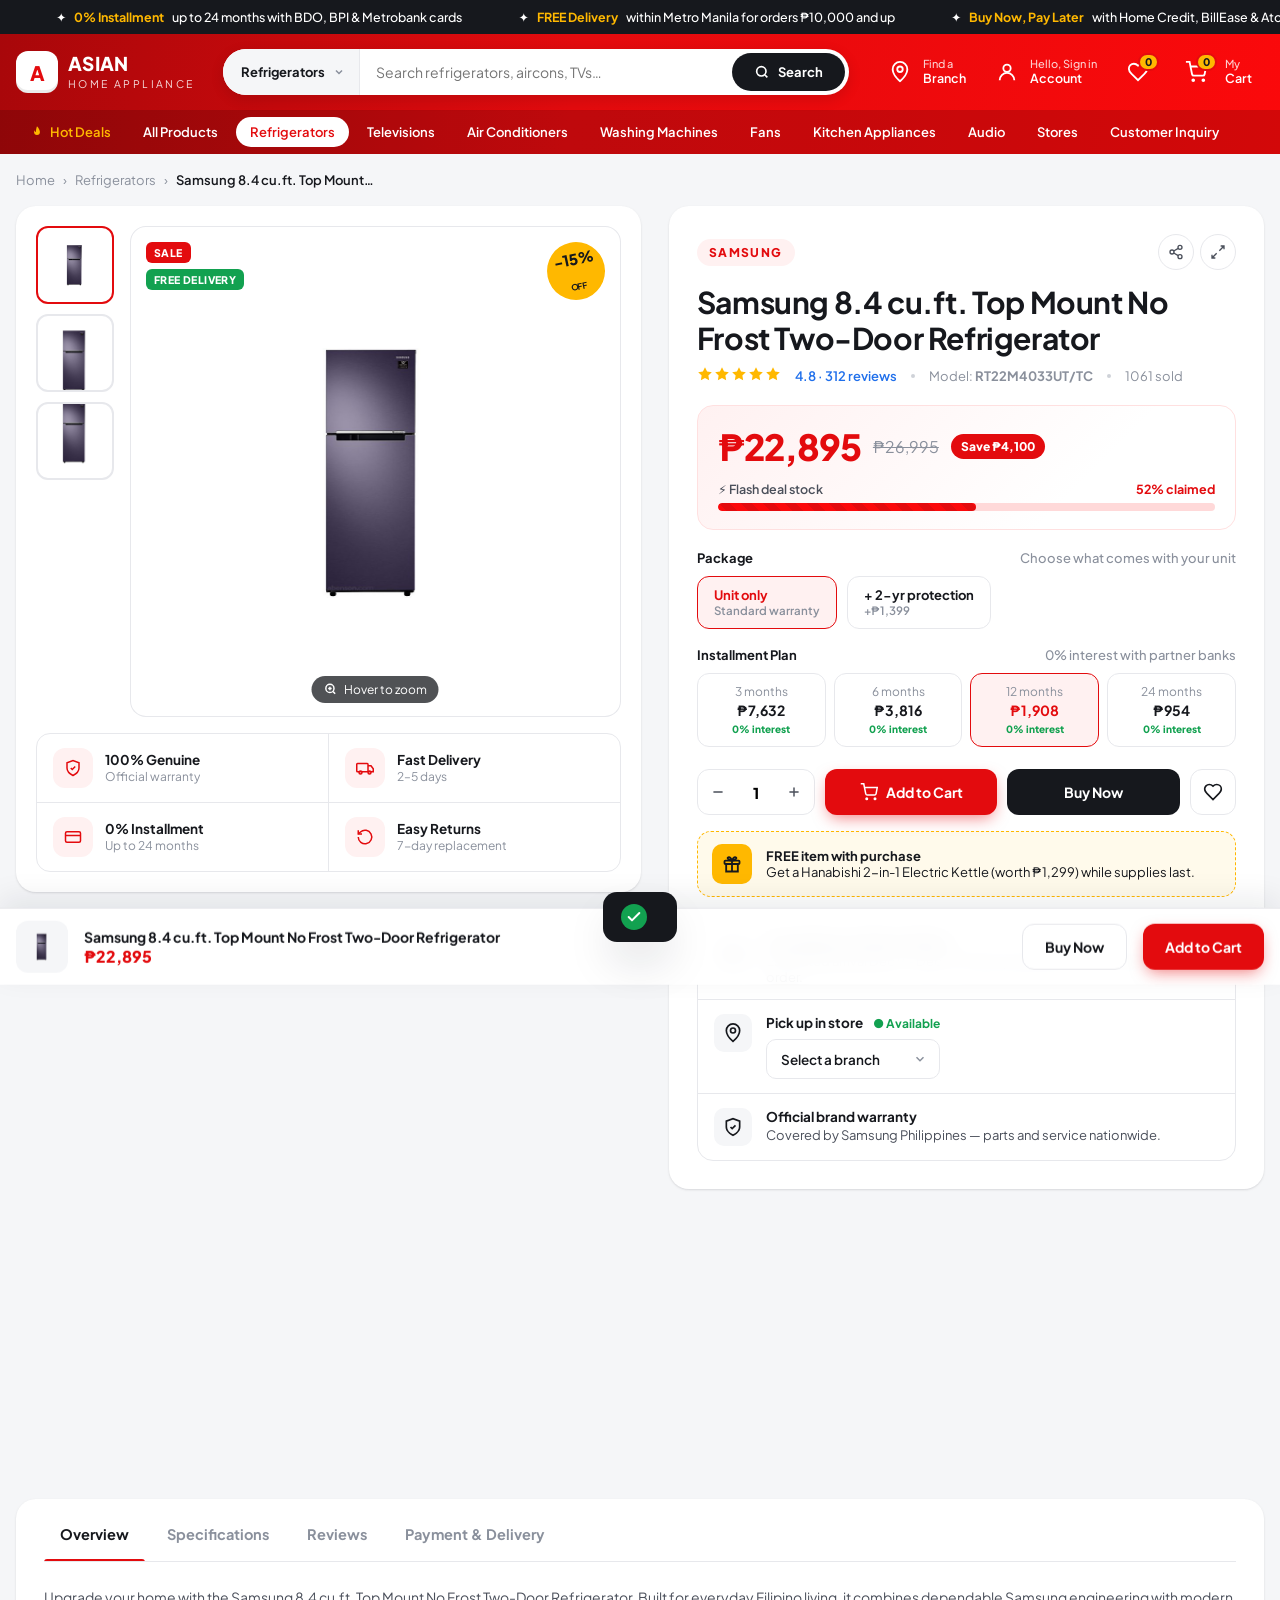
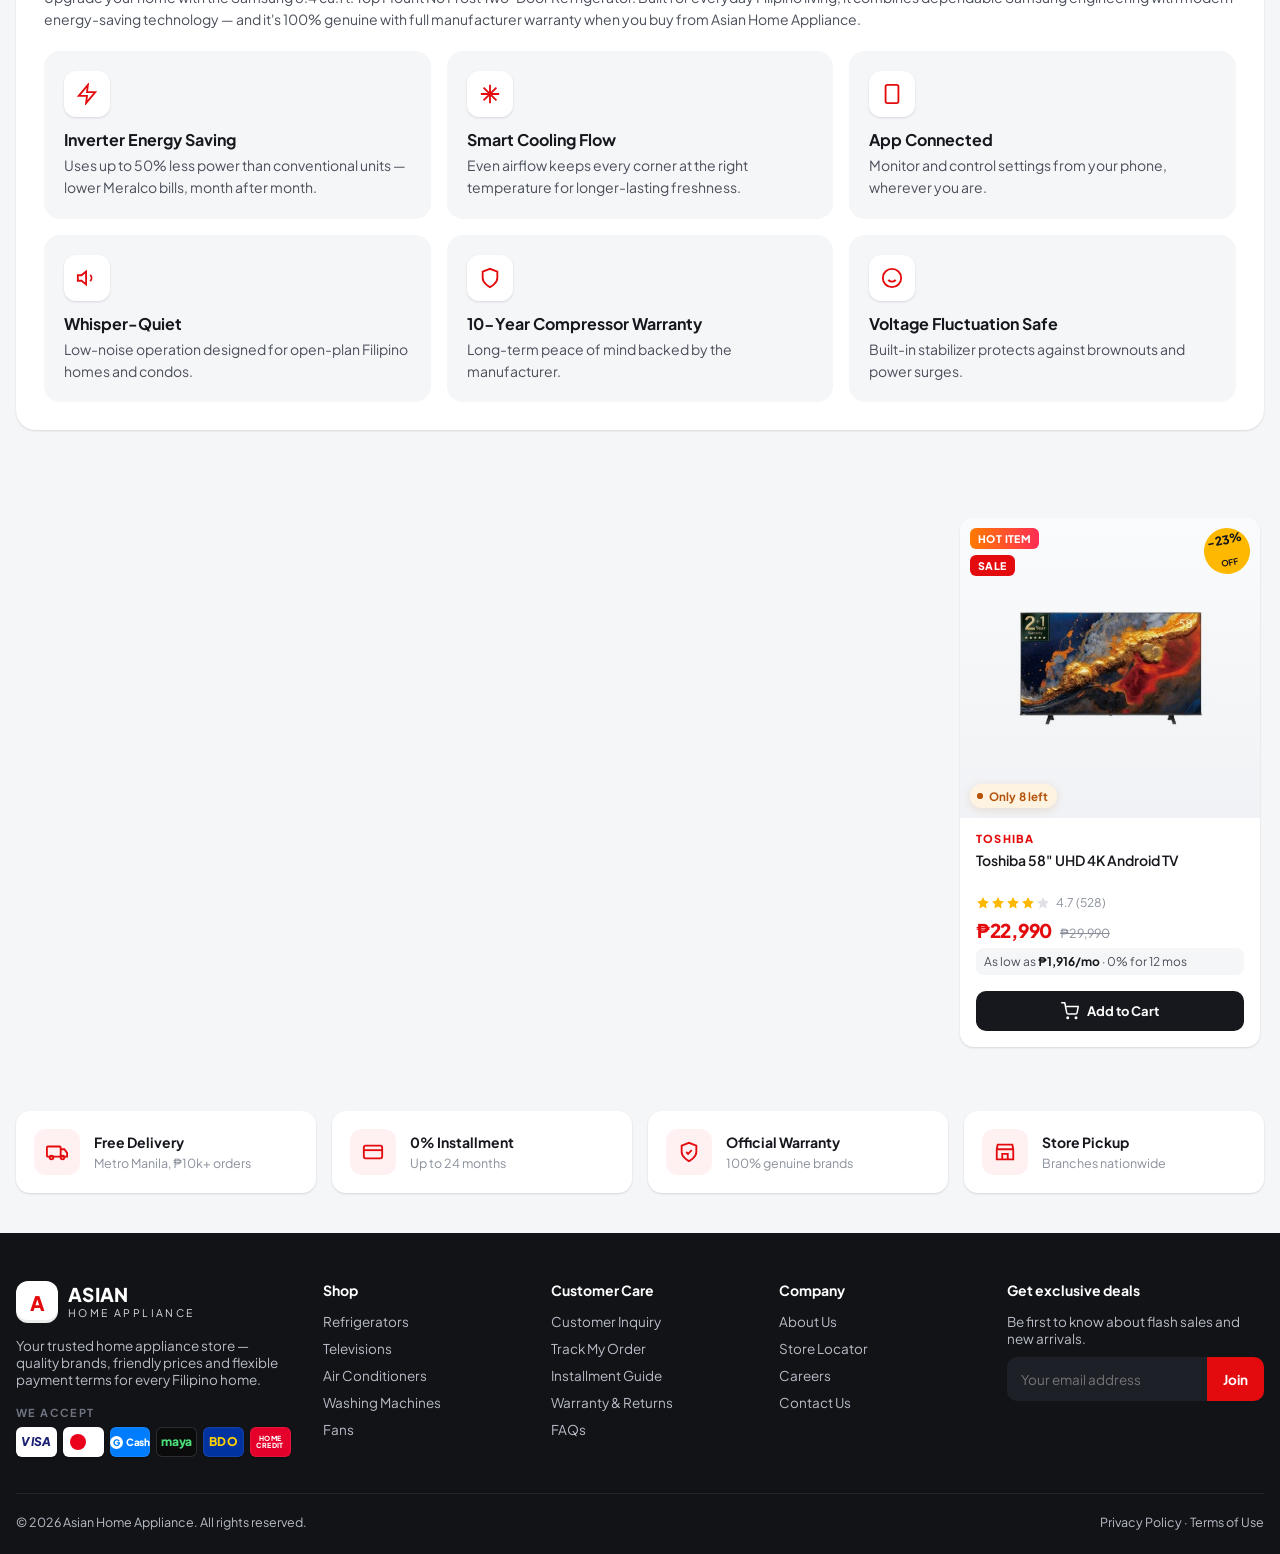
==== asian-home-appliance/product.html @ 7424187a "initial commit" ====
<!DOCTYPE html>
<html lang="en">
<head>
  <meta charset="UTF-8">
  <meta name="viewport" content="width=device-width, initial-scale=1.0">
  <title>Product Details | Asian Home Appliance</title>
  <link rel="preconnect" href="https://fonts.googleapis.com">
  <link href="https://fonts.googleapis.com/css2?family=Plus+Jakarta+Sans:wght@400;500;600;700;800&display=swap" rel="stylesheet">
  <link rel="stylesheet" href="styles.css">
</head>
<body>
  <div id="chrome-top"></div>

  <main class="container page-enter">
    <nav class="crumbs" aria-label="Breadcrumb">
      <a href="index.html">Home</a><span>›</span>
      <a href="index.html" id="crumbCat">Products</a><span>›</span>
      <span id="crumbName"></span>
    </nav>

    <section class="pdp">
      <!-- Gallery -->
      <div class="panel gallery">
        <div class="thumbs" id="thumbs"></div>
        <div class="stage" id="stage">
          <div class="card-badges" id="stageBadges"></div>
          <div class="discount-burst" id="stageBurst"></div>
          <div id="stageArt" style="display:contents"></div>
          <span class="stage-hint"><svg width="14" height="14" viewBox="0 0 24 24" fill="none" stroke="currentColor" stroke-width="2.5"><circle cx="11" cy="11" r="7"/><path d="M20 20l-3.5-3.5M11 8v6M8 11h6"/></svg>Hover to zoom</span>
        </div>
        <ul class="why-buy">
          <li><span><svg aria-hidden="true" width="18" height="18" viewBox="0 0 24 24" fill="none" stroke="currentColor" stroke-width="2"><path d="M12 22s8-4 8-10V5l-8-3-8 3v7c0 6 8 10 8 10z"/><path d="M9 12l2 2 4-4"/></svg></span><div><b>100% Genuine</b><small>Official warranty</small></div></li>
          <li><span><svg aria-hidden="true" width="18" height="18" viewBox="0 0 24 24" fill="none" stroke="currentColor" stroke-width="2"><rect x="1" y="6" width="15" height="11" rx="1"/><path d="M16 9h4l3 4v4h-7"/><circle cx="6" cy="18" r="2"/><circle cx="18" cy="18" r="2"/></svg></span><div><b>Fast Delivery</b><small>2–5 days</small></div></li>
          <li><span><svg aria-hidden="true" width="18" height="18" viewBox="0 0 24 24" fill="none" stroke="currentColor" stroke-width="2"><rect x="2" y="5" width="20" height="14" rx="2"/><path d="M2 10h20"/></svg></span><div><b>0% Installment</b><small>Up to 24 months</small></div></li>
          <li><span><svg aria-hidden="true" width="18" height="18" viewBox="0 0 24 24" fill="none" stroke="currentColor" stroke-width="2"><path d="M3 12a9 9 0 1 0 3-6.7L3 8"/><path d="M3 3v5h5"/></svg></span><div><b>Easy Returns</b><small>7-day replacement</small></div></li>
        </ul>
      </div>

      <!-- Product info -->
      <div class="panel info">
        <div class="brand-row">
          <span class="brand-pill" id="brand"></span>
          <div class="share">
            <button aria-label="Share" onclick="toast('Product link copied')"><svg width="16" height="16" viewBox="0 0 24 24" fill="none" stroke="currentColor" stroke-width="2"><circle cx="18" cy="5" r="3"/><circle cx="6" cy="12" r="3"/><circle cx="18" cy="19" r="3"/><path d="M8.6 13.5l6.8 4M15.4 6.5l-6.8 4"/></svg></button>
            <button aria-label="Compare" onclick="toast('Added to compare')"><svg width="16" height="16" viewBox="0 0 24 24" fill="none" stroke="currentColor" stroke-width="2"><path d="M16 3h5v5M8 21H3v-5M21 3l-7 7M3 21l7-7"/></svg></button>
          </div>
        </div>
        <h1 id="name"></h1>
        <div class="meta">
          <span id="rating"></span>
          <a href="#tabs" data-jump="reviews" id="reviewLink"></a>
          <span class="dot"></span>
          <span>Model: <b id="sku"></b></span>
          <span class="dot"></span>
          <span id="sold"></span>
        </div>

        <div class="price-box">
          <div class="row">
            <span class="big" id="price"></span>
            <span class="was" id="was" style="font-size:16px"></span>
            <span class="save-pill" id="save"></span>
          </div>
          <div class="flash-bar">
            <div class="lbl"><span>⚡ Flash deal stock</span><b id="claimedLbl"></b></div>
            <div class="bar"><i id="claimedBar"></i></div>
          </div>
        </div>

        <div class="opt-label">Package <span>Choose what comes with your unit</span></div>
        <div class="variants" id="variants"></div>

        <div class="opt-label">Installment Plan <span>0% interest with partner banks</span></div>
        <div class="inst-grid" id="inst"></div>

        <div class="buy-row">
          <div class="qty">
            <button aria-label="Decrease" id="minus"><svg width="14" height="14" viewBox="0 0 24 24" fill="none" stroke="currentColor" stroke-width="2.5" stroke-linecap="round"><path d="M5 12h14"/></svg></button>
            <input id="qty" value="1" inputmode="numeric" aria-label="Quantity">
            <button aria-label="Increase" id="plus"><svg width="14" height="14" viewBox="0 0 24 24" fill="none" stroke="currentColor" stroke-width="2.5" stroke-linecap="round"><path d="M12 5v14M5 12h14"/></svg></button>
          </div>
          <button class="btn btn-primary" id="addCart"><svg width="18" height="18" viewBox="0 0 24 24" fill="none" stroke="currentColor" stroke-width="2"><circle cx="9" cy="21" r="1"/><circle cx="20" cy="21" r="1"/><path d="M1 1h4l2.7 13.4a2 2 0 0 0 2 1.6h9.7a2 2 0 0 0 2-1.6L23 6H6"/></svg>Add to Cart</button>
          <button class="btn btn-dark" id="buyNow">Buy Now</button>
          <button class="wish-btn" id="wishBtn" aria-label="Add to wishlist"><svg width="20" height="20" viewBox="0 0 24 24" fill="none" stroke="currentColor" stroke-width="2"><path d="M19 14c1.49-1.46 3-3.21 3-5.5A5.5 5.5 0 0 0 16.5 3c-1.76 0-3 .5-4.5 2-1.5-1.5-2.74-2-4.5-2A5.5 5.5 0 0 0 2 8.5c0 2.3 1.5 4.05 3 5.5l7 7Z"/></svg></button>
        </div>

        <div class="freebie">
          <span class="gift"><svg width="20" height="20" viewBox="0 0 24 24" fill="none" stroke="#16181d" stroke-width="2.2"><rect x="3" y="8" width="18" height="4" rx="1"/><path d="M12 8v13M5 12v9h14v-9M12 8S10 3 7.5 4 9 8 12 8zM12 8s2-5 4.5-4S15 8 12 8z"/></svg></span>
          <span><b>FREE item with purchase</b>Get a Hanabishi 2-in-1 Electric Kettle (worth ₱1,299) while supplies last.</span>
        </div>

        <div class="delivery">
          <div>
            <span class="di"><svg width="20" height="20" viewBox="0 0 24 24" fill="none" stroke="currentColor" stroke-width="2"><rect x="1" y="6" width="15" height="11" rx="1"/><path d="M16 9h4l3 4v4h-7"/><circle cx="6" cy="18" r="2"/><circle cx="18" cy="18" r="2"/></svg></span>
            <span><b>Free delivery in Metro Manila</b>Estimated arrival <span id="eta"></span>. Delivery details are confirmed with your order.</span>
          </div>
          <div>
            <span class="di"><svg width="20" height="20" viewBox="0 0 24 24" fill="none" stroke="currentColor" stroke-width="2"><path d="M12 22s-8-6.5-8-13a8 8 0 0 1 16 0c0 6.5-8 13-8 13z"/><circle cx="12" cy="9" r="3"/></svg></span>
            <span><b>Pick up in store <span class="branch-status" id="branchStatus">● Available</span></b>
              <div class="dd branch-dd" id="branch">
                <button class="dd-btn branch-btn" type="button" aria-haspopup="listbox" aria-expanded="false" aria-label="Select a branch">
                  <span class="dd-label">Select a branch</span>
                  <svg class="dd-chev" width="14" height="14" viewBox="0 0 24 24" fill="none" stroke="currentColor" stroke-width="2.5"><path d="M6 9l6 6 6-6"/></svg>
                </button>
                <ul class="dd-menu" role="listbox" tabindex="-1" aria-label="Branches" id="branchMenu"></ul>
              </div>
            </span>
          </div>
          <div>
            <span class="di"><svg width="20" height="20" viewBox="0 0 24 24" fill="none" stroke="currentColor" stroke-width="2"><path d="M12 22s8-4 8-10V5l-8-3-8 3v7c0 6 8 10 8 10z"/><path d="M9 12l2 2 4-4"/></svg></span>
            <span><b>Official brand warranty</b>Covered by <span id="warrantyBrand"></span> Philippines — parts and service nationwide.</span>
          </div>
        </div>
      </div>
    </section>

    <!-- Frequently bought together -->
    <section class="panel fbt reveal" aria-labelledby="fbtTitle">
      <div class="fbt-head">
        <h2 id="fbtTitle">Frequently bought together</h2>
        <span>Complete your setup in one checkout</span>
      </div>
      <div class="fbt-body">
        <div class="fbt-items" id="fbtItems"></div>
        <div class="fbt-total">
          <small>Total for <b id="fbtCount">3</b> items</small>
          <strong id="fbtPrice"></strong>
          <span id="fbtMonthly"></span>
          <button class="btn btn-primary" id="fbtAdd"><svg width="18" height="18" viewBox="0 0 24 24" fill="none" stroke="currentColor" stroke-width="2"><circle cx="9" cy="21" r="1"/><circle cx="20" cy="21" r="1"/><path d="M1 1h4l2.7 13.4a2 2 0 0 0 2 1.6h9.7a2 2 0 0 0 2-1.6L23 6H6"/></svg><span id="fbtBtnText">Add all 3 to cart</span></button>
        </div>
      </div>
    </section>

    <!-- Tabs -->
    <section class="panel tabs-wrap reveal" id="tabs">
      <div class="tabs" role="tablist">
        <button class="on" data-tab="overview" role="tab">Overview</button>
        <button data-tab="specs" role="tab">Specifications</button>
        <button data-tab="reviews" role="tab">Reviews</button>
        <button data-tab="payment" role="tab">Payment & Delivery</button>
        <span class="tab-ink" id="tabInk"></span>
      </div>

      <div class="tab-pane on" data-pane="overview">
        <p class="desc-lead" id="lead"></p>
        <div class="features">
          <div class="feature"><span class="fi"><svg width="22" height="22" viewBox="0 0 24 24" fill="none" stroke="currentColor" stroke-width="2"><path d="M13 2L3 14h9l-1 8 10-12h-9z"/></svg></span><b>Inverter Energy Saving</b><p>Uses up to 50% less power than conventional units — lower Meralco bills, month after month.</p></div>
          <div class="feature"><span class="fi"><svg width="22" height="22" viewBox="0 0 24 24" fill="none" stroke="currentColor" stroke-width="2"><path d="M12 2v20M2 12h20M5 5l14 14M19 5L5 19"/></svg></span><b>Smart Cooling Flow</b><p>Even airflow keeps every corner at the right temperature for longer-lasting freshness.</p></div>
          <div class="feature"><span class="fi"><svg width="22" height="22" viewBox="0 0 24 24" fill="none" stroke="currentColor" stroke-width="2"><rect x="5" y="2" width="14" height="20" rx="2"/><path d="M12 18h.01"/></svg></span><b>App Connected</b><p>Monitor and control settings from your phone, wherever you are.</p></div>
          <div class="feature"><span class="fi"><svg width="22" height="22" viewBox="0 0 24 24" fill="none" stroke="currentColor" stroke-width="2"><path d="M11 5L6 9H2v6h4l5 4zM15.5 8.5a5 5 0 0 1 0 7"/></svg></span><b>Whisper-Quiet</b><p>Low-noise operation designed for open-plan Filipino homes and condos.</p></div>
          <div class="feature"><span class="fi"><svg width="22" height="22" viewBox="0 0 24 24" fill="none" stroke="currentColor" stroke-width="2"><path d="M12 22s8-4 8-10V5l-8-3-8 3v7c0 6 8 10 8 10z"/></svg></span><b>10-Year Compressor Warranty</b><p>Long-term peace of mind backed by the manufacturer.</p></div>
          <div class="feature"><span class="fi"><svg width="22" height="22" viewBox="0 0 24 24" fill="none" stroke="currentColor" stroke-width="2"><circle cx="12" cy="12" r="10"/><path d="M8 14s1.5 2 4 2 4-2 4-2M9 9h.01M15 9h.01"/></svg></span><b>Voltage Fluctuation Safe</b><p>Built-in stabilizer protects against brownouts and power surges.</p></div>
        </div>
      </div>

      <div class="tab-pane" data-pane="specs">
        <table class="spec-table" id="specs"></table>
      </div>

      <div class="tab-pane" data-pane="reviews">
        <div class="reviews">
          <div class="score">
            <div class="big" id="scoreBig"></div>
            <div id="scoreStars" style="display:flex;justify-content:center;margin:8px 0"></div>
            <small id="scoreCount" style="color:var(--ink-3)"></small>
            <div class="dist" id="dist"></div>
            <button class="btn btn-ghost" style="width:100%;margin-top:18px" onclick="toast('Thanks! Review form coming soon')">Write a Review</button>
          </div>
          <div>
            <div class="rv-tools">
              <div class="rv-filters" id="rvFilters" role="group" aria-label="Filter reviews"></div>
              <div class="rv-sort" role="group" aria-label="Sort reviews">
                <button class="on" data-sort="helpful">Most helpful</button><button data-sort="newest">Newest</button>
              </div>
            </div>
            <div id="reviewList"></div>
          </div>
        </div>
      </div>

      <div class="tab-pane" data-pane="payment">
        <table class="spec-table">
          <tr><td>Credit Card Installment</td><td>0% for 3, 6, 12 & 24 months — BDO, BPI, Metrobank, RCBC, Security Bank</td></tr>
          <tr><td>Buy Now, Pay Later</td><td>Home Credit, BillEase, Atome</td></tr>
          <tr><td>E-Wallets</td><td>GCash, Maya</td></tr>
          <tr><td>Cash / Debit</td><td>Pay in store upon pickup</td></tr>
          <tr><td>Delivery</td><td>Free within Metro Manila for orders ₱10,000 and up · Provincial rates apply</td></tr>
          <tr><td>Returns</td><td>7-day replacement for factory defects</td></tr>
        </table>
      </div>
    </section>

    <!-- Related -->
    <section class="reveal" style="margin-bottom:40px">
      <div class="section-head">
        <h2>You may also like</h2>
        <div class="arrows">
          <button aria-label="Previous" id="prev"><svg width="18" height="18" viewBox="0 0 24 24" fill="none" stroke="currentColor" stroke-width="2.5"><path d="M15 18l-6-6 6-6"/></svg></button>
          <button aria-label="Next" id="next"><svg width="18" height="18" viewBox="0 0 24 24" fill="none" stroke="currentColor" stroke-width="2.5"><path d="M9 18l6-6-6-6"/></svg></button>
        </div>
      </div>
      <div class="rail" id="rail"></div>
    </section>
  </main>

  <!-- Sticky buy bar -->
  <div class="sticky-buy" id="stickyBuy">
    <div class="container">
      <span class="mini" id="miniArt"></span>
      <div class="t"><b id="miniName"></b><span id="miniPrice"></span></div>
      <button class="btn btn-ghost" onclick="document.getElementById('buyNow').click()">Buy Now</button>
      <button class="btn btn-primary" id="stickyAdd">Add to Cart</button>
    </div>
  </div>

  <div id="chrome-bottom"></div>

  <script src="data.js"></script>
  <script>
    const id = +new URLSearchParams(location.search).get("id") || 1;
    const p = PRODUCTS.find(x => x.id === id) || PRODUCTS[0];
    renderChrome(p.cat);
    document.title = `${p.name} | Asian Home Appliance`;

    const $ = s => document.getElementById(s);
    const d = discountOf(p);
    let price = p.price, was = p.was;

    /* Breadcrumb + header info */
    $("crumbCat").textContent = p.cat;
    $("crumbCat").href = `index.html?cat=${encodeURIComponent(p.cat)}`;
    $("crumbName").textContent = p.name.split(" ").slice(0, 5).join(" ") + "…";
    $("brand").textContent = p.brand;
    $("warrantyBrand").textContent = p.brand;
    $("name").textContent = p.name;
    $("rating").innerHTML = `${starsHTML(p.rating)}`;
    $("reviewLink").textContent = `${p.rating} · ${p.reviews} reviews`;
    $("sku").textContent = p.model || `AHA-${String(p.id).padStart(5, "0")}`;
    $("sold").textContent = `${(p.reviews * 3.4).toFixed(0)} sold`;

    /* Price with count-up */
    function setPrice() {
      const from = +($("price").dataset.v || price * .85);
      $("price").dataset.v = price;
      const t0 = performance.now();
      (function step(t) {
        const k = Math.min(1, (t - t0) / 600), e = 1 - Math.pow(1 - k, 3);
        $("price").textContent = peso(from + (price - from) * e);
        if (k < 1) requestAnimationFrame(step);
      })(t0);
      $("was").textContent = was > price ? peso(was) : "";
      $("save").textContent = was > price ? `Save ${peso(was - price)}` : "Best Price";
      $("miniPrice").textContent = peso(price);
      renderInst();
    }

    /* Flash deal progress */
    const claimed = Math.min(92, 40 + (p.reviews % 50));
    $("claimedLbl").textContent = `${claimed}% claimed`;
    setTimeout(() => $("claimedBar").style.width = claimed + "%", 400);

    /* Gallery: full product shot + close-up crops of the real photo (illustration if no photo) */
    const views = p.img
      ? [["Front", 1, "50% 50%"], ["Top close-up", 1.5, "50% 25%"], ["Bottom close-up", 1.5, "50% 80%"]]
      : [["Front", 1, "50% 50%"]];
    const viewHTML = ([label, s, o], cls = "") =>
      `<span class="view-wrap" style="transform:scale(${s});transform-origin:${o}">${visual(p, cls)}</span>`;
    $("thumbs").innerHTML = views.map((v, i) => `<button class="${i ? "" : "on"}" data-view="${i}" aria-label="${v[0]}">${viewHTML(v)}</button>`).join("");
    function showView(i) {
      $("stageArt").innerHTML = viewHTML(views[i], "swap");
      document.querySelectorAll("#thumbs button").forEach((b, j) => b.classList.toggle("on", i === j));
    }
    $("thumbs").addEventListener("click", e => { const b = e.target.closest("[data-view]"); if (b) showView(+b.dataset.view); });
    showView(0);
    $("stageBadges").innerHTML = p.tags.map(t => `<span class="tag ${t}">${{ sale: "Sale", hot: "Hot Item", new: "New", free: "Free Delivery" }[t]}</span>`).join("");
    if (d > 0) $("stageBurst").innerHTML = `-${d}%<small>OFF</small>`; else $("stageBurst").remove();

    /* Hover zoom following the cursor */
    const stage = $("stage");
    stage.addEventListener("mousemove", e => {
      const r = stage.getBoundingClientRect();
      const art = stage.querySelector(".art");
      art.style.transformOrigin = `${(e.clientX - r.left) / r.width * 100}% ${(e.clientY - r.top) / r.height * 100}%`;
      stage.classList.add("zoom");
    });
    stage.addEventListener("mouseleave", () => stage.classList.remove("zoom"));

    /* Package options (add-on services change the price) */
    const installFee = { "Air Conditioners": 2500, "Washing Machines": 800, "Kitchen Appliances": 1500, Televisions: 1200 }[p.cat] || 0;
    const warrantyFee = Math.round(p.price * .06 / 100) * 100 - 1;
    const packages = [
      ["Unit only", "Standard warranty", 0],
      ...(installFee ? [["With installation", p.cat === "Televisions" ? "Wall-mount setup" : "Certified technician", installFee]] : []),
      [installFee ? "Install + 2-yr protection" : "+ 2-yr protection", "Extended warranty", installFee + warrantyFee],
    ];
    $("variants").innerHTML = packages.map(([t, sub, add], i) =>
      `<button class="variant ${i ? "" : "on"}" data-extra="${add}">${t}<small>${add ? "+" + peso(add) : sub}</small></button>`).join("");
    $("variants").addEventListener("click", e => {
      const v = e.target.closest(".variant"); if (!v) return;
      document.querySelectorAll(".variant").forEach(x => x.classList.toggle("on", x === v));
      price = p.price + +v.dataset.extra; was = p.was + +v.dataset.extra;
      setPrice();
    });
    const sizeFromName = (p.name.match(/\d+(\.\d+)?\s?(cu\.ft\.|kg|HP|")/i) || ["—"])[0];

    /* Installment options */
    let months = 12;
    function renderInst() {
      $("inst").innerHTML = [3, 6, 12, 24].map(m => `<button class="inst ${m === months ? "on" : ""}" data-m="${m}">${m} months<b>${peso(price / m)}</b><span class="zero">0% interest</span></button>`).join("");
    }
    $("inst").addEventListener("click", e => { const b = e.target.closest(".inst"); if (b) { months = +b.dataset.m; renderInst(); } });
    setPrice();

    /* Quantity */
    const qty = $("qty");
    const clamp = v => Math.max(1, Math.min(p.stock, v || 1));
    $("minus").onclick = () => qty.value = clamp(+qty.value - 1);
    $("plus").onclick = () => qty.value = clamp(+qty.value + 1);
    qty.onchange = () => qty.value = clamp(+qty.value);

    /* Cart / buy / wishlist */
    $("addCart").onclick = e => addToCart(p, e.currentTarget, +qty.value);
    $("stickyAdd").onclick = e => addToCart(p, e.currentTarget, +qty.value);
    $("buyNow").onclick = () => toast("Proceeding to secure checkout…");
    const wishBtn = $("wishBtn");
    wishBtn.classList.toggle("on", wishlist().includes(p.id));
    wishBtn.onclick = () => toggleWish(p.id, wishBtn);

    /* Delivery ETA + branch stock */
    const eta = new Date(); eta.setDate(eta.getDate() + 3);
    const eta2 = new Date(); eta2.setDate(eta2.getDate() + 5);
    const fmt = x => x.toLocaleDateString("en-PH", { month: "short", day: "numeric" });
    $("eta").textContent = `${fmt(eta)} – ${fmt(eta2)}`;
    /* Branch picker: custom dropdown with per-branch stock */
    const BRANCHES = [
      ["Cubao", "Quezon City", "Aurora Blvd."], ["Sta. Cruz", "Manila", "Rizal Ave."], ["Monumento", "Caloocan", "EDSA cor. Rizal Ave."],
      ["Ortigas", "Pasig", "Ortigas Ave."], ["Guadalupe", "Makati", "EDSA Guadalupe"], ["Marcos Hwy", "Antipolo", "Marcos Highway"],
    ];
    const stockAt = i => (i + p.id) % 3 === 0 ? 2 : 0;   // 2 = only a few left, 0 = in stock (sample data)
    $("branchMenu").innerHTML = BRANCHES.map(([b, city, street], i) => `
      <li role="option" data-value="${i}" data-short="${b}, ${city}">
        <span class="si"><svg width="14" height="14" viewBox="0 0 24 24" fill="none" stroke="currentColor" stroke-width="2.2"><path d="M12 22s-8-6.5-8-13a8 8 0 0 1 16 0c0 6.5-8 13-8 13z"/><circle cx="12" cy="9" r="3"/></svg></span>
        <span class="bt"><b>${b}</b><small>${city} · ${street}</small></span>
        <span class="bs ${stockAt(i) ? "low" : ""}">${stockAt(i) ? "2 left" : "In stock"}</span>
      </li>`).join("");
    dropdown($("branch"), v => {
      const low = stockAt(+v);
      const s = $("branchStatus");
      s.textContent = low ? "● Only 2 left here" : "● Ready for pickup today";
      s.style.color = low ? "#b45309" : "";
      s.animate([{ transform: "scale(.7)", opacity: 0 }, { transform: "none", opacity: 1 }], { duration: 300, easing: "ease-out" });
    });

    /* Tabs with sliding ink */
    const ink = $("tabInk");
    function selectTab(name) {
      document.querySelectorAll("[data-tab]").forEach(b => {
        const on = b.dataset.tab === name;
        b.classList.toggle("on", on);
        if (on) { ink.style.left = b.offsetLeft + "px"; ink.style.width = b.offsetWidth + "px"; }
      });
      document.querySelectorAll("[data-pane]").forEach(x => x.classList.toggle("on", x.dataset.pane === name));
      if (name === "reviews") animateDist();
    }
    document.querySelectorAll("[data-tab]").forEach(b => b.onclick = () => selectTab(b.dataset.tab));
    $("reviewLink").onclick = () => selectTab("reviews");
    addEventListener("load", () => selectTab("overview"));
    addEventListener("resize", () => selectTab(document.querySelector("[data-tab].on").dataset.tab));

    /* Overview + specs */
    $("lead").textContent = `Upgrade your home with the ${p.name}. Built for everyday Filipino living, it combines dependable ${p.brand} engineering with modern energy-saving technology — and it's 100% genuine with full manufacturer warranty when you buy from Asian Home Appliance.`;
    const specs = [
      ["Brand", p.brand], ["Model", p.model], ["Category", p.cat],
      ["Capacity / Size", sizeFromName], ["Energy Efficiency", "5-Star EEF Rating"],
      ["Power Supply", "220V / 60Hz"], ["Color", "As pictured"], ["Warranty", "2 years parts & labor · 10 years compressor/motor"],
      ["Dimensions (W×H×D)", "60 × 165 × 65 cm"], ["Net Weight", "48 kg"],
    ];
    $("specs").innerHTML = specs.map(([k, v]) => `<tr><td>${k}</td><td>${v}</td></tr>`).join("");

    /* Reviews */
    $("scoreBig").textContent = p.rating.toFixed(1);
    $("scoreStars").innerHTML = starsHTML(p.rating);
    $("scoreCount").textContent = `Based on ${p.reviews} reviews`;
    const dist = [72, 18, 6, 3, 1];
    $("dist").innerHTML = dist.map((v, i) => `<button data-star="${5 - i}" aria-label="Show ${5 - i}-star reviews"><span>${5 - i}★</span><span class="bar"><i data-w="${v}"></i></span><span>${v}%</span></button>`).join("");
    function animateDist() { setTimeout(() => document.querySelectorAll("#dist i").forEach(i => i.style.width = i.dataset.w + "%"), 80); }
    /* Sample reviews with filter (stars / photos), sort and "helpful" votes */
    const REVIEWS = [
      { n: "Maria S.", c: "#e30b0e", r: 5, d: 12, h: 48, photo: true, t: "Delivered on time and the installers were very professional. Super tipid sa kuryente — our bill dropped noticeably the first month!" },
      { n: "Jun R.", c: "#1f6feb", r: 5, d: 30, h: 31, t: "Got it on 0% installment with my BDO card, very easy process. The unit is quiet and works perfectly." },
      { n: "Carla D.", c: "#12a150", r: 4, d: 34, h: 22, photo: true, t: "Good value for the price. Picked it up at the Cubao branch — staff were helpful. Would have loved more color options." },
      { n: "Paolo M.", c: "#7a3cff", r: 5, d: 3, h: 9, t: "Second unit we bought from Asian Home Appliance. Same quality, same smooth delivery. Highly recommended!" },
      { n: "Grace L.", c: "#ff7a00", r: 4, d: 60, h: 14, t: "Works great so far. Delivery took 4 days to Antipolo but they kept me updated through SMS the whole time." },
      { n: "Ramon T.", c: "#0e7a3e", r: 3, d: 75, h: 6, t: "Product is fine but the box arrived a bit dented. Customer service replaced the accessory pack quickly though." },
    ];
    const voted = new Set();
    let rvFilter = "all", rvSort = "helpful";
    const ago = days => days < 7 ? `${days} days ago` : days < 30 ? `${Math.round(days / 7)} weeks ago` : `${Math.round(days / 30)} month${days >= 45 ? "s" : ""} ago`;
    const FILTERS = [["all", "All"], ["5", "5★"], ["4", "4★"], ["3", "3★ & below"], ["photo", "With photos"]];
    const countFor = f => REVIEWS.filter(rv => f === "all" || (f === "photo" ? rv.photo : f === "3" ? rv.r <= 3 : rv.r === +f)).length;
    $("rvFilters").innerHTML = FILTERS.map(([k, l]) => `<button data-f="${k}" class="${k === "all" ? "on" : ""}">${l} <em>${countFor(k)}</em></button>`).join("");
    function renderReviews() {
      let list = REVIEWS.filter(rv => rvFilter === "all" || (rvFilter === "photo" ? rv.photo : rvFilter === "3" ? rv.r <= 3 : rv.r === +rvFilter));
      list = [...list].sort(rvSort === "helpful" ? (a, b) => b.h - a.h : (a, b) => a.d - b.d);
      $("reviewList").innerHTML = list.length ? list.map((rv, i) => `
        <div class="review" style="--i:${i}">
          <div class="review-head"><span class="avatar" style="background:${rv.c}">${rv.n[0]}</span><span><b>${rv.n}</b><small>${ago(rv.d)}</small></span><span class="verified">✓ Verified Purchase</span></div>
          ${starsHTML(rv.r)}<p style="margin-top:8px">${rv.t}</p>
          ${rv.photo ? `<div class="rv-photos"><span>${visual(p)}</span><span class="rv-photo-2">${visual(p)}</span></div>` : ""}
          <button class="rv-helpful ${voted.has(rv.n) ? "on" : ""}" data-help="${rv.n}">
            <svg width="14" height="14" viewBox="0 0 24 24" fill="none" stroke="currentColor" stroke-width="2"><path d="M7 10v12M15 5.9L14 10h5.8a2 2 0 0 1 2 2.3l-1.4 8A2 2 0 0 1 18.5 22H7V10l4-8a3 3 0 0 1 4 3.9z"/></svg>
            Helpful (${rv.h + (voted.has(rv.n) ? 1 : 0)})
          </button>
        </div>`).join("") : `<p class="rv-empty">No reviews match this filter yet.</p>`;
    }
    $("rvFilters").addEventListener("click", e => {
      const b = e.target.closest("[data-f]"); if (!b) return;
      rvFilter = b.dataset.f;
      $("rvFilters").querySelectorAll("button").forEach(x => x.classList.toggle("on", x === b));
      renderReviews();
    });
    document.querySelector(".rv-sort").addEventListener("click", e => {
      const b = e.target.closest("[data-sort]"); if (!b) return;
      rvSort = b.dataset.sort;
      document.querySelectorAll(".rv-sort button").forEach(x => x.classList.toggle("on", x === b));
      renderReviews();
    });
    $("reviewList").addEventListener("click", e => {
      const b = e.target.closest("[data-help]"); if (!b) return;
      voted.has(b.dataset.help) ? voted.delete(b.dataset.help) : voted.add(b.dataset.help);
      renderReviews();
    });
    /* clicking a star row in the breakdown filters the list */
    $("dist").addEventListener("click", e => {
      const row = e.target.closest("[data-star]"); if (!row) return;
      const f = row.dataset.star >= 4 ? row.dataset.star : "3";
      $("rvFilters").querySelector(`[data-f="${f}"]`).click();
    });
    renderReviews();

    /* Frequently bought together: this product + the most affordable picks from complementary categories */
    const COMPLEMENT = {
      Refrigerators: ["Kitchen Appliances", "Fans"], Televisions: ["Audio", "Fans"], "Air Conditioners": ["Fans", "Audio"],
      "Washing Machines": ["Fans", "Kitchen Appliances"], Fans: ["Audio", "Kitchen Appliances"],
      "Kitchen Appliances": ["Fans", "Refrigerators"], Audio: ["Televisions", "Fans"],
    };
    const bundle = [p, ...COMPLEMENT[p.cat].map(c => PRODUCTS.filter(x => x.cat === c && x.id !== p.id).sort((a, b) => a.price - b.price)[0]).filter(Boolean)];
    const picked = new Set(bundle.map(x => x.id));
    $("fbtItems").innerHTML = bundle.map((x, i) => `
      ${i ? '<span class="fbt-plus" aria-hidden="true">+</span>' : ""}
      <label class="fbt-item ${i ? "" : "this"}">
        <input type="checkbox" checked data-fbt="${x.id}" ${i ? "" : "disabled"} aria-label="Include ${x.name}">
        <span class="fbt-check"><svg viewBox="0 0 24 24"><path d="M5 12l5 5 9-10"/></svg></span>
        <a class="fbt-img" href="product.html?id=${x.id}">${visual(x)}</a>
        <span class="fbt-info">
          <small>${i ? x.cat : "This item"}</small>
          <b>${x.name}</b>
          <span class="price">${peso(x.price)}</span>
        </span>
      </label>`).join("");
    function fbtTotals() {
      const items = bundle.filter(x => picked.has(x.id));
      const total = items.reduce((s, x) => s + x.price, 0);
      $("fbtCount").textContent = items.length;
      $("fbtPrice").textContent = peso(total);
      $("fbtMonthly").textContent = `or ${peso(total / 12)}/mo · 0% for 12 months`;
      $("fbtBtnText").textContent = items.length > 1 ? `Add all ${items.length} to cart` : "Add to cart";
      $("fbtPrice").animate([{ transform: "translateY(-4px)", opacity: .4 }, { transform: "none", opacity: 1 }], { duration: 300, easing: "ease-out" });
    }
    $("fbtItems").addEventListener("change", e => {
      const id = +e.target.dataset.fbt; if (!id) return;
      e.target.checked ? picked.add(id) : picked.delete(id);
      e.target.closest(".fbt-item").classList.toggle("off", !e.target.checked);
      fbtTotals();
    });
    $("fbtAdd").addEventListener("click", e => {
      const btn = e.currentTarget;
      bundle.filter(x => picked.has(x.id)).forEach((x, i) => setTimeout(() => addToCart(x, btn), i * 180));
    });
    fbtTotals();

    /* Related products rail */
    const related = [...PRODUCTS.filter(x => x.cat === p.cat && x.id !== p.id), ...PRODUCTS.filter(x => x.cat !== p.cat)].slice(0, 8);
    $("rail").innerHTML = related.map(cardHTML).join("");
    const rail = $("rail");
    $("next").onclick = () => rail.scrollBy({ left: rail.clientWidth * .75 });
    $("prev").onclick = () => rail.scrollBy({ left: -rail.clientWidth * .75 });

    /* Sticky buy bar appears once the main buy buttons scroll out of view */
    $("miniArt").innerHTML = visual(p);
    $("miniName").textContent = p.name;
    new IntersectionObserver(([en]) => $("stickyBuy").classList.toggle("show", !en.isIntersecting && en.boundingClientRect.top < 0))
      .observe(document.querySelector(".buy-row"));
  </script>
</body>
</html>
---- asian-home-appliance/styles.css ----
/* ==========================================================
   Asian Home Appliance — Storefront concept
   Shared styles for Product List + Product Details pages
   ========================================================== */

:root {
  --red: #e30b0e;
  --red-bright: #fb090b;
  --red-dark: #a8070a;
  --red-tint: #fff1f1;
  --ink: #16181d;
  --ink-2: #4a4f5a;
  --ink-3: #8a909c;
  --line: #e7e8ec;
  --bg: #f5f6f8;
  --card: #ffffff;
  --gold: #ffb800;
  --green: #12a150;
  --blue: #1f6feb;
  --radius: 14px;
  --radius-sm: 8px;
  --shadow-sm: 0 1px 2px rgba(16, 24, 40, .06), 0 1px 3px rgba(16, 24, 40, .08);
  --shadow-md: 0 8px 24px -6px rgba(16, 24, 40, .14);
  --shadow-lg: 0 24px 48px -12px rgba(16, 24, 40, .22);
  --ease: cubic-bezier(.2, .8, .2, 1);
  --font: "Plus Jakarta Sans", system-ui, -apple-system, "Segoe UI", sans-serif;
}

* { box-sizing: border-box; margin: 0; padding: 0; }
html { scroll-behavior: smooth; }
body {
  font-family: var(--font);
  color: var(--ink);
  background: var(--bg);
  -webkit-font-smoothing: antialiased;
  overflow-x: hidden;
}
a { color: inherit; text-decoration: none; }
button { font: inherit; cursor: pointer; border: 0; background: none; color: inherit; }
img, svg { display: block; }
input, select { font: inherit; }

.container { width: min(1320px, 100% - 32px); margin-inline: auto; }

/* ---------- Top promo marquee ---------- */
.promo-strip {
  background: var(--ink);
  color: #fff;
  font-size: 12.5px;
  font-weight: 500;
  overflow: hidden;
  white-space: nowrap;
  height: 34px;
  display: flex;
  align-items: center;
}
.promo-track {
  display: inline-flex;
  gap: 56px;
  padding-left: 56px;
  animation: marquee 32s linear infinite;
}
.promo-track span { display: inline-flex; align-items: center; gap: 8px; }
.promo-track b { color: var(--gold); }
.promo-strip:hover .promo-track { animation-play-state: paused; }
@keyframes marquee { to { transform: translateX(-50%); } }

/* the header is injected into #chrome-top; let it stick relative to the page, not the wrapper */
#chrome-top { display: contents; }

/* ---------- Header ---------- */
.header {
  background: linear-gradient(100deg, var(--red-dark) 0%, var(--red) 45%, var(--red-bright) 100%);
  color: #fff;
  position: sticky;
  top: 0;
  z-index: 50;
  transition: box-shadow .3s var(--ease);
}
.header.scrolled { box-shadow: 0 6px 20px rgba(120, 0, 0, .25); }
.header-main {
  position: relative; z-index: 2; /* keeps search dropdown above the category bar */
  display: grid;
  grid-template-columns: auto 1fr auto;
  align-items: center;
  gap: 28px;
  height: 76px;
}
.logo { display: flex; align-items: center; gap: 10px; }
.logo-mark {
  width: 42px; height: 42px;
  border-radius: 12px;
  background: #fff;
  color: var(--red);
  display: grid; place-items: center;
  font-weight: 800; font-size: 20px;
  box-shadow: inset 0 -3px 0 rgba(0,0,0,.08);
  transition: transform .5s var(--ease);
}
.logo:hover .logo-mark { transform: rotate(-8deg) scale(1.06); }
.logo-text { line-height: 1.05; }
.logo-text strong { display: block; font-size: 19px; font-weight: 800; letter-spacing: .3px; }
.logo-text small { font-size: 10.5px; letter-spacing: 2.4px; text-transform: uppercase; opacity: .85; }

.search {
  position: relative;
  display: flex;
  background: #fff;
  border-radius: 999px;
  height: 46px;
  max-width: 640px;
  width: 100%;
  justify-self: center;
  box-shadow: 0 4px 14px rgba(0,0,0,.12);
  transition: box-shadow .25s, transform .25s var(--ease);
}
.search:focus-within { box-shadow: 0 0 0 4px rgba(255,255,255,.35), 0 8px 24px rgba(0,0,0,.18); transform: translateY(-1px); }
.search input {
  flex: 1; border: 0; outline: 0; padding: 0 16px; font-size: 14px; color: var(--ink); min-width: 0;
}
.search > button {
  margin: 4px; padding: 0 22px; border-radius: 999px;
  background: var(--ink); color: #fff; font-weight: 700; font-size: 13px;
  display: flex; align-items: center; gap: 8px;
  transition: background .2s;
}
.search > button:hover { background: #000; }

.header-actions { display: flex; align-items: center; gap: 6px; }
.icon-btn {
  position: relative;
  display: flex; align-items: center; gap: 12px;
  padding: 8px 12px; border-radius: 12px;
  font-size: 12.5px; font-weight: 600;
  transition: background .2s;
}
.icon-btn:hover { background: rgba(255,255,255,.14); }
.icon-btn svg { width: 22px; height: 22px; }
.icon-btn .lbl { line-height: 1.15; }
.icon-btn .lbl small { display: block; font-weight: 500; opacity: .8; font-size: 11px; }
.icon-btn .ib { position: relative; display: block; margin-right: 6px; }
.badge-count {
  position: absolute; top: -8px; right: -10px;
  min-width: 18px; height: 18px; padding: 0 5px;
  border-radius: 99px; background: var(--gold); color: var(--ink);
  font-size: 10.5px; font-weight: 800;
  display: grid; place-items: center;
  border: 2px solid var(--red);
}
.badge-count.bump { animation: bump .5s var(--ease); }
@keyframes bump { 0%{transform:scale(1)} 40%{transform:scale(1.5)} 100%{transform:scale(1)} }

/* Category nav */
.cat-nav { background: rgba(0,0,0,.16); position: relative; z-index: 1; }
.cat-nav ul {
  list-style: none; display: flex; gap: 4px; height: 44px; align-items: center;
  overflow-x: auto; scrollbar-width: none;
}
.cat-nav ul::-webkit-scrollbar { display: none; }
.cat-nav a {
  display: flex; align-items: center; gap: 6px;
  padding: 7px 14px; border-radius: 99px;
  font-size: 13px; font-weight: 600; white-space: nowrap;
  position: relative; transition: background .2s;
}
.cat-nav a:hover { background: rgba(255,255,255,.14); }
.cat-nav a.active { background: #fff; color: var(--red); }
.cat-nav .hot { color: var(--gold); }
.cat-nav .hot svg { animation: flicker 1.4s ease-in-out infinite; }
@keyframes flicker { 0%,100%{transform:scale(1) rotate(0)} 50%{transform:scale(1.2) rotate(-8deg)} }

/* ---------- Breadcrumb ---------- */
.crumbs {
  display: flex; flex-wrap: wrap; gap: 8px; align-items: center;
  font-size: 13px; color: var(--ink-3); padding: 18px 0;
}
.crumbs a:hover { color: var(--red); }
.crumbs span:last-child { color: var(--ink); font-weight: 600; }

/* ---------- Generic UI ---------- */
.btn {
  display: inline-flex; align-items: center; justify-content: center; gap: 8px;
  height: 46px; padding: 0 22px; border-radius: 12px;
  font-weight: 700; font-size: 14px;
  transition: transform .2s var(--ease), box-shadow .2s, background .2s, color .2s;
  position: relative; overflow: hidden;
}
.btn:active { transform: scale(.97); }
.btn-primary { background: var(--red); color: #fff; box-shadow: 0 6px 16px -4px rgba(227, 11, 14, .55); }
.btn-primary:hover { background: var(--red-dark); box-shadow: 0 10px 22px -6px rgba(227, 11, 14, .6); }
.btn-dark { background: var(--ink); color: #fff; }
.btn-dark:hover { background: #000; }
.btn-ghost { background: #fff; border: 1.5px solid var(--line); color: var(--ink); }
.btn-ghost:hover { border-color: var(--ink); }
.btn .ripple {
  position: absolute; border-radius: 50%; background: rgba(255,255,255,.45);
  transform: scale(0); animation: ripple .6s linear; pointer-events: none;
}
@keyframes ripple { to { transform: scale(4); opacity: 0; } }

.chip {
  display: inline-flex; align-items: center; gap: 6px;
  padding: 6px 12px; border-radius: 99px;
  background: #fff; border: 1px solid var(--line);
  font-size: 12.5px; font-weight: 600; color: var(--ink-2);
  transition: all .2s var(--ease);
}
.chip:hover { border-color: var(--red); color: var(--red); }
.chip .x { font-size: 15px; line-height: 1; }

.stars { display: inline-flex; gap: 1px; color: var(--gold); }
.stars svg { width: 14px; height: 14px; }
.stars .off { color: #dfe1e6; }

/* Reveal on scroll */
.reveal { opacity: 0; transform: translateY(24px); transition: opacity .7s var(--ease), transform .7s var(--ease); }
.reveal.in { opacity: 1; transform: none; }

/* ---------- PLP: Hero banner ---------- */
.plp-hero {
  position: relative; overflow: hidden; isolation: isolate;
  border-radius: 24px; color: #fff;
  padding: 44px 52px;
  display: grid; grid-template-columns: 1.1fr 1fr; align-items: center; gap: 24px;
  min-height: 320px;
  background:
    radial-gradient(60% 90% at 78% 60%, rgba(255, 120, 90, .55) 0%, transparent 60%),
    radial-gradient(50% 70% at 0% 0%, rgba(0, 0, 0, .25) 0%, transparent 70%),
    linear-gradient(120deg, #8e0507 0%, var(--red) 48%, #ff2a2d 100%);
}
/* dotted texture + diagonal light beams */
.plp-hero::before {
  content: ""; position: absolute; inset: 0; z-index: -1;
  background-image: radial-gradient(rgba(255,255,255,.14) 1px, transparent 1.2px);
  background-size: 18px 18px;
  -webkit-mask-image: linear-gradient(90deg, transparent 0%, #000 55%, #000 100%);
          mask-image: linear-gradient(90deg, transparent 0%, #000 55%, #000 100%);
}
.plp-hero::after {
  content: ""; position: absolute; z-index: -1; top: -40%; right: 8%; width: 46%; height: 180%;
  background: linear-gradient(90deg, transparent, rgba(255,255,255,.10) 30%, transparent 45%, rgba(255,255,255,.07) 70%, transparent);
  transform: rotate(18deg); animation: beams 8s ease-in-out infinite;
}
@keyframes beams { 0%,100% { opacity: .6; transform: rotate(18deg) translateX(0); } 50% { opacity: 1; transform: rotate(18deg) translateX(-30px); } }

.hero-copy { position: relative; z-index: 1; }
.plp-hero .eyebrow {
  display: inline-flex; align-items: center; gap: 8px;
  background: rgba(0,0,0,.22); border: 1px solid rgba(255,255,255,.14);
  padding: 6px 12px; border-radius: 99px;
  font-size: 11.5px; font-weight: 700; letter-spacing: 1.4px; text-transform: uppercase;
}
.plp-hero .eyebrow i { width: 7px; height: 7px; border-radius: 50%; background: var(--gold); animation: dotPulse 1.6s infinite; }
.plp-hero h1 { font-size: clamp(30px, 3.6vw, 48px); line-height: 1.02; font-weight: 800; margin: 16px 0 6px; letter-spacing: -1.2px; }

.hero-deal { display: flex; align-items: center; gap: 10px; line-height: .9; margin-bottom: 14px; }
.hero-deal .upto { font-size: 13px; font-weight: 800; text-transform: uppercase; letter-spacing: 1px; opacity: .85; text-align: right; line-height: 1.05; }
.hero-deal .pct {
  font-size: clamp(54px, 6vw, 80px); font-weight: 800; letter-spacing: -3px;
  background: linear-gradient(180deg, #ffe08a 0%, var(--gold) 55%, #ff9d00 100%);
  -webkit-background-clip: text; background-clip: text; color: transparent;
  filter: drop-shadow(0 4px 0 rgba(120, 0, 0, .35));
}
.hero-deal .pct sup { font-size: .45em; vertical-align: top; position: relative; top: .25em; margin-left: 2px; letter-spacing: 0; }
.hero-deal .off {
  font-size: 15px; font-weight: 800; letter-spacing: 2px;
  background: #fff; color: var(--red); padding: 6px 10px; border-radius: 8px;
  transform: rotate(-6deg); box-shadow: 0 6px 14px rgba(0,0,0,.2);
}
.plp-hero p { font-size: 14.5px; line-height: 1.55; max-width: 420px; color: rgba(255,255,255,.88); }
.plp-hero p b { color: #fff; }

.hero-row { display: flex; flex-wrap: wrap; align-items: center; gap: 18px; margin-top: 22px; }
.hero-cta { background: #fff; color: var(--red); height: 50px; padding: 0 24px; border-radius: 14px; box-shadow: 0 10px 24px -8px rgba(0,0,0,.4); }
.hero-cta:hover { background: var(--ink); color: #fff; }
.hero-cta svg { transition: transform .3s var(--ease); }
.hero-cta:hover svg { transform: translateX(4px); }
.hero-cta .ripple { background: rgba(227, 11, 14, .25); }

.countdown { display: flex; align-items: center; gap: 6px; }
.cd-label { font-size: 11px; font-weight: 700; letter-spacing: 1.2px; text-transform: uppercase; opacity: .8; margin-right: 4px; line-height: 1.2; width: 34px; }
.countdown div {
  min-width: 50px; padding: 7px 6px 6px; text-align: center; border-radius: 10px;
  background: rgba(0, 0, 0, .28); border: 1px solid rgba(255,255,255,.12);
  box-shadow: inset 0 1px 0 rgba(255,255,255,.08);
}
.countdown b { display: block; font-size: 20px; line-height: 1.1; font-variant-numeric: tabular-nums; }
.countdown small { font-size: 9.5px; text-transform: uppercase; letter-spacing: 1px; opacity: .7; }
.countdown > i { font-style: normal; font-weight: 800; font-size: 18px; opacity: .6; margin-top: -12px; animation: blink 1s steps(2) infinite; }
@keyframes blink { 50% { opacity: .15; } }

/* product stage */
.hero-stage { position: relative; z-index: 1; height: 280px; }
.podium {
  position: absolute; left: 8%; right: 4%; bottom: 6px; height: 54px; border-radius: 50%;
  background: radial-gradient(closest-side, rgba(255,255,255,.55), rgba(255,255,255,.12) 60%, transparent);
  filter: blur(2px);
}
.podium::after {
  content: ""; position: absolute; inset: 14px 18%; border-radius: 50%;
  background: radial-gradient(closest-side, rgba(0,0,0,.35), transparent);
}
.hs-item { position: absolute; bottom: 26px; filter: drop-shadow(0 18px 18px rgba(80, 0, 0, .45)); animation: bob 5s ease-in-out infinite; }
.hs-item .art { width: 100%; height: auto; }
.hs-tv { left: 4%; width: 44%; bottom: 30px; z-index: 1; animation-delay: -1.6s; }
.hs-fridge { left: 36%; width: 40%; z-index: 2; bottom: 18px; }
.hs-fan { right: 0; width: 26%; z-index: 3; animation-delay: -3.2s; }
@keyframes bob { 0%,100% { transform: translateY(0); } 50% { transform: translateY(-8px); } }

.hs-tag {
  position: absolute; z-index: 4; white-space: nowrap;
  background: rgba(255,255,255,.95); color: var(--ink);
  font-size: 12px; font-weight: 600; padding: 7px 11px; border-radius: 99px;
  box-shadow: 0 10px 22px -6px rgba(60, 0, 0, .45);
  animation: tagFloat 4.5s ease-in-out infinite;
}
.hs-tag b { color: var(--red); font-weight: 800; }
.hs-tag.t1 { left: 0; top: 18px; }
.hs-tag.t2 { right: 2%; top: 46px; animation-delay: -1.5s; }
.hs-tag.t3 { left: 30%; bottom: -2px; animation-delay: -3s; font-size: 11.5px; }
@keyframes tagFloat { 0%,100% { transform: translateY(0) rotate(-2deg); } 50% { transform: translateY(-6px) rotate(1deg); } }

.spark { position: absolute; width: 12px; height: 12px; z-index: 4; background: #fff; opacity: .9;
  clip-path: polygon(50% 0, 62% 38%, 100% 50%, 62% 62%, 50% 100%, 38% 62%, 0 50%, 38% 38%);
  animation: twinkle 2.4s ease-in-out infinite; }
.spark.s1 { left: 36%; top: 6px; }
.spark.s2 { right: 24%; top: 0; width: 9px; height: 9px; animation-delay: -.8s; }
.spark.s3 { right: 4%; bottom: 120px; width: 14px; height: 14px; animation-delay: -1.6s; background: var(--gold); }
@keyframes twinkle { 0%,100% { transform: scale(.4) rotate(0); opacity: .3; } 50% { transform: scale(1) rotate(45deg); opacity: 1; } }

/* Category quick tiles */
.cat-tiles { display: grid; grid-template-columns: repeat(9, 1fr); gap: 12px; margin: 22px 0 8px; }
.cat-tile {
  background: #fff; border-radius: var(--radius); padding: 14px 8px 12px;
  text-align: center; font-size: 12.5px; font-weight: 700; color: var(--ink-2);
  border: 1.5px solid transparent;
  transition: transform .3s var(--ease), border-color .2s, box-shadow .3s;
}
.cat-tile .ico {
  width: 54px; height: 54px; margin: 0 auto 8px; border-radius: 50%;
  background: var(--red-tint); display: grid; place-items: center;
  transition: transform .4s var(--ease), background .3s;
}
.cat-tile .ico svg { width: 30px; height: 30px; }
.cat-tile:hover { transform: translateY(-4px); box-shadow: var(--shadow-md); }
.cat-tile:hover .ico { transform: scale(1.1) rotate(-6deg); }
.cat-tile.active { border-color: var(--red); color: var(--red); }
.cat-tile.active .ico { background: var(--red); }
.cat-tile.active .ico svg * { stroke: #fff; }

/* ---------- PLP layout ---------- */
.plp { scroll-margin-top: 140px; display: grid; grid-template-columns: 268px 1fr; gap: 24px; margin: 22px 0 60px; align-items: start; }

.filters {
  background: #fff; border-radius: var(--radius); box-shadow: var(--shadow-sm);
  overflow: hidden;
}
.filters-head {
  display: flex; justify-content: space-between; align-items: center;
  padding: 18px 20px; border-bottom: 1px solid var(--line);
}
.filters-head h3 { font-size: 15px; font-weight: 800; }
.filters-head button { font-size: 12.5px; color: var(--red); font-weight: 700; }
.f-group { border-bottom: 1px solid var(--line); }
.f-group summary {
  list-style: none; cursor: pointer;
  display: flex; justify-content: space-between; align-items: center;
  padding: 16px 20px; font-size: 13.5px; font-weight: 700;
}
.f-group summary::-webkit-details-marker { display: none; }
.f-group summary .chev { transition: transform .3s var(--ease); }
.f-group[open] summary .chev { transform: rotate(180deg); }
.f-body { padding: 0 20px 16px; display: grid; gap: 10px; animation: slideDown .35s var(--ease); }
@keyframes slideDown { from { opacity: 0; transform: translateY(-6px); } }

.check { display: flex; align-items: center; gap: 10px; font-size: 13.5px; color: var(--ink-2); cursor: pointer; }
.check input { position: absolute; opacity: 0; pointer-events: none; }
.check .box {
  width: 18px; height: 18px; border-radius: 5px; border: 1.5px solid #c9ccd3;
  display: grid; place-items: center; transition: all .2s var(--ease); flex: none;
}
.check .box svg { width: 12px; height: 12px; stroke: #fff; stroke-width: 3; fill: none; stroke-dasharray: 20; stroke-dashoffset: 20; transition: stroke-dashoffset .25s .05s; }
.check input:checked + .box { background: var(--red); border-color: var(--red); }
.check input:checked + .box svg { stroke-dashoffset: 0; }
.check input:focus-visible + .box { outline: 2px solid var(--red); outline-offset: 2px; }
.check .n { margin-left: auto; font-size: 12px; color: var(--ink-3); }
.check:hover { color: var(--ink); }

.price-range { display: grid; gap: 14px; }
.dual-range { position: relative; height: 22px; margin: 4px 2px 0; }
.dr-track { position: absolute; left: 0; right: 0; top: 50%; height: 6px; transform: translateY(-50%); border-radius: 99px; background: #e6e8ec; }
.dr-fill { position: absolute; top: 0; bottom: 0; border-radius: inherit; background: linear-gradient(90deg, var(--red-dark), var(--red-bright)); transition: left .08s, right .08s; }
.dual-range input[type=range] {
  position: absolute; inset: 0; width: 100%; height: 100%; margin: 0;
  -webkit-appearance: none; appearance: none; background: none; pointer-events: none; z-index: 2;
}
.dual-range input[type=range]:focus { outline: 0; }
.dual-range input[type=range]::-webkit-slider-runnable-track { background: none; height: 22px; }
.dual-range input[type=range]::-moz-range-track { background: none; }
.dual-range input[type=range]::-webkit-slider-thumb {
  -webkit-appearance: none; pointer-events: auto; cursor: grab;
  width: 22px; height: 22px; border-radius: 50%; background: #fff;
  border: 2px solid var(--red); box-shadow: 0 2px 6px rgba(16,24,40,.25);
  transition: transform .2s var(--ease), box-shadow .2s;
}
.dual-range input[type=range]::-moz-range-thumb {
  pointer-events: auto; cursor: grab;
  width: 18px; height: 18px; border-radius: 50%; background: #fff;
  border: 2px solid var(--red); box-shadow: 0 2px 6px rgba(16,24,40,.25);
}
.dual-range input[type=range]:active::-webkit-slider-thumb { cursor: grabbing; transform: scale(1.15); box-shadow: 0 0 0 6px rgba(227,11,14,.15), 0 2px 6px rgba(16,24,40,.25); }
.dual-range input[type=range]:focus-visible::-webkit-slider-thumb { box-shadow: 0 0 0 4px rgba(227,11,14,.25); }

.price-inputs { display: flex; align-items: center; gap: 8px; }
.price-inputs label {
  flex: 1; min-width: 0; display: grid; grid-template-columns: auto 1fr; align-items: center; column-gap: 4px;
  border: 1.5px solid var(--line); border-radius: 10px; padding: 6px 10px; cursor: text;
  transition: border-color .2s, box-shadow .2s;
}
.price-inputs label:focus-within { border-color: var(--red); box-shadow: 0 0 0 3px rgba(227,11,14,.1); }
.price-inputs small { grid-column: 1 / -1; font-size: 10px; font-weight: 700; letter-spacing: .8px; text-transform: uppercase; color: var(--ink-3); }
.price-inputs span { font-size: 13px; font-weight: 700; color: var(--ink-3); }
.price-inputs input { width: 100%; min-width: 0; border: 0; outline: 0; font-size: 14px; font-weight: 700; color: var(--ink); background: none; }
.price-inputs .dash { width: 8px; height: 2px; background: #c9ccd3; flex: none; }

.price-presets { display: flex; flex-wrap: wrap; gap: 6px; }
.price-presets button {
  padding: 6px 10px; border-radius: 99px; border: 1px solid var(--line); background: #fff;
  font-size: 12px; font-weight: 600; color: var(--ink-2); transition: all .2s var(--ease);
}
.price-presets button:hover { border-color: var(--red); color: var(--red); }
.price-presets button.on { background: var(--red); border-color: var(--red); color: #fff; }

.rating-opt { display: flex; align-items: center; gap: 8px; font-size: 13px; color: var(--ink-2); cursor: pointer; padding: 4px 0; }
.rating-opt input { accent-color: var(--red); }

.filter-promo {
  display: block; margin: 16px; border-radius: 16px; padding: 18px 18px 16px;
  background:
    radial-gradient(120% 80% at 100% 0%, rgba(227, 11, 14, .55) 0%, transparent 55%),
    linear-gradient(160deg, #1d212b 0%, #0d0f14 100%);
  color: #fff; font-size: 13px; position: relative; overflow: hidden; isolation: isolate;
  transition: transform .35s var(--ease), box-shadow .35s var(--ease);
}
.filter-promo:hover { transform: translateY(-3px); box-shadow: 0 16px 30px -12px rgba(120, 0, 0, .55); }
.filter-promo::after {
  content: ""; position: absolute; inset: 0; z-index: 3; pointer-events: none;
  background: linear-gradient(110deg, transparent 30%, rgba(255,255,255,.12) 50%, transparent 70%);
  transform: translateX(-100%); animation: sheen 4s ease-in-out infinite;
}

/* mini credit card */
.fp-card {
  position: absolute; top: 12px; right: -22px; z-index: -1;
  width: 104px; height: 66px; border-radius: 9px;
  background: linear-gradient(135deg, #ff4245 0%, var(--red) 45%, #7a0507 100%);
  box-shadow: 0 10px 22px rgba(0,0,0,.45), inset 0 1px 0 rgba(255,255,255,.25);
  transform: rotate(-14deg);
  animation: cardFloat 5s ease-in-out infinite;
  transition: transform .5s var(--ease);
}
.filter-promo:hover .fp-card { animation-play-state: paused; transform: rotate(-4deg) translate(-10px, 2px); }
@keyframes cardFloat { 0%,100% { transform: rotate(-14deg) translateY(0); } 50% { transform: rotate(-10deg) translateY(-5px); } }
.fp-chip { position: absolute; left: 12px; top: 13px; width: 18px; height: 14px; border-radius: 3px; background: linear-gradient(135deg, #ffe29a, #c9971c); }
.fp-wave { position: absolute; left: 36px; top: 14px; width: 10px; height: 12px; border: 2px solid rgba(255,255,255,.6); border-left: 0; border-radius: 0 10px 10px 0; }
.fp-num { position: absolute; left: 12px; bottom: 10px; font-size: 8px; letter-spacing: 1.5px; color: rgba(255,255,255,.85); font-weight: 700; }
.fp-brand { position: absolute; right: 26px; bottom: 9px; display: flex; }
.fp-brand i { width: 12px; height: 12px; border-radius: 50%; background: rgba(255,255,255,.85); }
.fp-brand i + i { margin-left: -5px; background: rgba(255,184,0,.9); }

.fp-eyebrow {
  display: inline-flex; align-items: center; gap: 6px;
  font-size: 10.5px; font-weight: 700; letter-spacing: 1.2px; text-transform: uppercase; color: rgba(255,255,255,.7);
}
.fp-eyebrow i { width: 6px; height: 6px; border-radius: 50%; background: var(--gold); animation: dotPulse 1.6s infinite; }
@keyframes dotPulse { 0% { box-shadow: 0 0 0 0 rgba(255,184,0,.6); } 70%,100% { box-shadow: 0 0 0 6px rgba(255,184,0,0); } }
.fp-title { margin: 12px 0 14px; font-size: 15px; line-height: 1.3; font-weight: 600; color: rgba(255,255,255,.9); }
.fp-title b { color: var(--gold); font-weight: 800; }
.fp-title b:first-child { font-size: 28px; letter-spacing: -1px; line-height: 1; }

.fp-calc {
  display: flex; align-items: center; justify-content: space-between; gap: 8px;
  padding: 10px 12px; border-radius: 10px;
  background: rgba(255,255,255,.07); border: 1px solid rgba(255,255,255,.1);
  backdrop-filter: blur(4px);
}
.fp-calc span { font-size: 11.5px; color: rgba(255,255,255,.65); }
.fp-calc strong { font-size: 16px; font-weight: 800; color: #fff; }
.fp-calc small { font-size: 11px; font-weight: 600; color: rgba(255,255,255,.6); margin-left: 1px; }

.fp-banks { display: flex; flex-wrap: wrap; gap: 5px; margin: 12px 0; }
.fp-banks span {
  font-size: 10px; font-weight: 800; padding: 4px 7px; border-radius: 5px;
  background: rgba(255,255,255,.1); color: rgba(255,255,255,.85);
}
.fp-banks span:first-child { background: #0033a0; color: #ffd200; }
.fp-banks span:nth-child(2) { background: #b11f24; color: #fff; }
.fp-banks span:nth-child(3) { background: #0a3d91; color: #fff; }

.fp-cta {
  display: flex; align-items: center; gap: 6px;
  font-size: 12.5px; font-weight: 700; color: var(--gold);
}
.fp-cta svg { transition: transform .3s var(--ease); }
.filter-promo:hover .fp-cta svg { transform: translateX(4px); }
@keyframes sheen { 60%,100% { transform: translateX(100%); } }

/* Toolbar */
.toolbar {
  display: flex; flex-wrap: wrap; align-items: center; justify-content: space-between; gap: 12px;
  background: #fff; border-radius: var(--radius); padding: 12px 16px; box-shadow: var(--shadow-sm);
}
.toolbar .count { font-size: 14px; color: var(--ink-2); }
.toolbar .count b { color: var(--ink); }
.toolbar-right { display: flex; align-items: center; gap: 10px; }
/* Custom dropdown (shared by sort + header search category) */
.dd { position: relative; z-index: 20; }
.dd-chev { transition: transform .3s var(--ease); color: var(--ink-3); flex: none; }
.dd.open .dd-chev { transform: rotate(180deg); color: var(--red); }
.dd-menu {
  position: absolute; right: 0; top: calc(100% + 8px); min-width: 100%; width: max-content;
  list-style: none; padding: 6px; margin: 0;
  background: #fff; border-radius: 14px; border: 1px solid var(--line);
  box-shadow: var(--shadow-lg);
  opacity: 0; visibility: hidden; transform: translateY(-6px) scale(.97); transform-origin: top right;
  transition: opacity .2s var(--ease), transform .25s var(--ease), visibility .25s;
}
.dd.open .dd-menu { opacity: 1; visibility: visible; transform: none; }
.dd-menu li {
  display: flex; align-items: center; gap: 10px;
  padding: 9px 12px; border-radius: 10px; cursor: pointer;
  font-size: 13.5px; font-weight: 600; color: var(--ink-2);
  transition: background .15s, color .15s;
}
.dd-menu li.focus { background: var(--bg); color: var(--ink); }
.dd-menu .si {
  width: 28px; height: 28px; border-radius: 8px; background: var(--bg); flex: none;
  display: grid; place-items: center; font-size: 12px; font-weight: 800; color: var(--ink-2);
  transition: background .15s, color .15s;
}
.dd-menu .si svg { width: 16px; height: 16px; }
.dd-menu li.focus .si { background: #fff; }
.dd-menu li[aria-selected="true"] { color: var(--red); }
.dd-menu li[aria-selected="true"] .si { background: var(--red); color: #fff; }
.dd-menu li[aria-selected="true"] .si svg * { stroke: #fff; }
.dd-menu li[aria-selected="true"]::after {
  content: ""; margin-left: auto; padding-left: 0; width: 12px; height: 7px; flex: none;
  border-left: 2.5px solid var(--red); border-bottom: 2.5px solid var(--red);
  transform: rotate(-45deg) translateY(-2px);
}
.dd-menu li::after { margin-left: auto; }
.dd-menu li { padding-right: 14px; }
.dd.open .dd-menu li { animation: menuItem .3s var(--ease) both; }
.dd.open .dd-menu li:nth-child(2) { animation-delay: 0.025s; }
.dd.open .dd-menu li:nth-child(3) { animation-delay: 0.050s; }
.dd.open .dd-menu li:nth-child(4) { animation-delay: 0.075s; }
.dd.open .dd-menu li:nth-child(5) { animation-delay: 0.100s; }
.dd.open .dd-menu li:nth-child(6) { animation-delay: 0.125s; }
.dd.open .dd-menu li:nth-child(7) { animation-delay: 0.150s; }
.dd.open .dd-menu li:nth-child(8) { animation-delay: 0.175s; }
.dd.open .dd-menu li:nth-child(9) { animation-delay: 0.200s; }
@keyframes menuItem { from { opacity: 0; transform: translateY(-4px); } }

/* Sort variant */
.sort-btn {
  height: 42px; display: flex; align-items: center; gap: 10px;
  padding: 0 12px 0 14px; min-width: 210px;
  border: 1.5px solid var(--line); border-radius: 12px; background: #fff;
  color: var(--ink-2); text-align: left;
  transition: border-color .2s, box-shadow .2s;
}
.sort-btn:hover { border-color: #c9ccd3; }
.sort-btn:focus-visible, .sort.open .sort-btn { outline: 0; border-color: var(--red); box-shadow: 0 0 0 4px rgba(227, 11, 14, .1); }
.sort-text { flex: 1; line-height: 1.1; }
.sort-text small { display: block; font-size: 10.5px; font-weight: 600; color: var(--ink-3); text-transform: uppercase; letter-spacing: .8px; }
.sort-text b { font-size: 13.5px; font-weight: 700; color: var(--ink); }

/* Header search category variant */
.search-cat { flex: none; z-index: 60; }
.search-cat .dd-btn {
  height: 100%; display: flex; align-items: center; gap: 8px;
  padding: 0 14px 0 18px; border-radius: 999px 0 0 999px;
  background: var(--bg); color: var(--ink); font-size: 13px; font-weight: 700;
  max-width: 190px; transition: background .2s;
  border-right: 1px solid var(--line);
}
.search-cat .dd-btn:hover, .search-cat.open .dd-btn { background: #eceef2; }
.search-cat .dd-btn:focus { outline: 0; }
.search-cat .dd-btn:focus-visible { background: #e4e6eb; }
.search-cat .dd-label { white-space: nowrap; overflow: hidden; text-overflow: ellipsis; }
.search-cat .dd-menu { left: 0; right: auto; transform-origin: top left; top: calc(100% + 10px); min-width: 250px; }
.view-toggle { display: flex; background: var(--bg); border-radius: 10px; padding: 3px; }
.view-toggle button { width: 34px; height: 32px; border-radius: 8px; display: grid; place-items: center; color: var(--ink-3); transition: all .2s; }
.view-toggle button.on { background: #fff; color: var(--red); box-shadow: var(--shadow-sm); }
.mobile-filter-btn { display: none; }

.active-chips { display: flex; flex-wrap: wrap; gap: 8px; margin: 14px 0 0; min-height: 0; }
.active-chips .chip { animation: pop .3s var(--ease); background: var(--red-tint); border-color: #ffd0d0; color: var(--red); }
@keyframes pop { from { transform: scale(.6); opacity: 0; } }

/* Product grid */
.grid { display: grid; grid-template-columns: repeat(4, 1fr); gap: 16px; margin-top: 16px; }
.grid.list { grid-template-columns: 1fr; }

.card {
  background: var(--card); border-radius: var(--radius);
  box-shadow: var(--shadow-sm);
  position: relative; overflow: hidden;
  display: flex; flex-direction: column;
  transition: transform .35s var(--ease), box-shadow .35s var(--ease);
  animation: cardIn .6s var(--ease) both;
  animation-delay: calc(var(--i, 0) * 45ms);
}
@keyframes cardIn { from { opacity: 0; transform: translateY(26px) scale(.98); } }
.card:hover { transform: translateY(-6px); box-shadow: var(--shadow-lg); }
.card-media {
  position: relative; aspect-ratio: 1 / 1;
  background: linear-gradient(180deg, #fafbfc, #f0f2f5);
  display: grid; place-items: center; overflow: hidden;
}
.card-media .art { width: 62%; height: 62%; transition: transform .6s var(--ease); }
.card:hover .card-media .art { transform: scale(1.08) translateY(-4px); }
/* real product photos: white backgrounds melt into the soft grey stage */
.art.photo { object-fit: contain; mix-blend-mode: multiply; }
.card-media .art.photo { width: 74%; height: 74%; }
.card-badges { position: absolute; top: 10px; left: 10px; display: flex; flex-direction: column; gap: 6px; z-index: 2; }
.tag {
  font-size: 10.5px; font-weight: 800; letter-spacing: .4px; text-transform: uppercase;
  padding: 4px 8px; border-radius: 6px; color: #fff; width: fit-content;
}
.tag.sale { background: var(--red); }
.tag.hot { background: linear-gradient(90deg, #ff7a00, #ff2d55); }
.tag.new { background: var(--blue); }
.tag.free { background: var(--green); }
.discount-burst {
  position: absolute; top: 10px; right: 10px; z-index: 2;
  width: 46px; height: 46px; border-radius: 50%;
  background: var(--gold); color: var(--ink);
  display: grid; place-items: center; text-align: center;
  font-size: 12px; font-weight: 800; line-height: 1;
  transform: rotate(-12deg);
  animation: wobble 3s ease-in-out infinite;
}
.discount-burst small { display: block; font-size: 8.5px; font-weight: 700; }
@keyframes wobble { 0%,100%{transform:rotate(-12deg) scale(1)} 50%{transform:rotate(6deg) scale(1.06)} }

.card-actions {
  position: absolute; right: 10px; top: 66px; z-index: 2;
  display: flex; flex-direction: column; gap: 8px;
}
.card-actions .act {
  width: 36px; height: 36px; border-radius: 50%; background: #fff; box-shadow: var(--shadow-md);
  display: grid; place-items: center; color: var(--ink-2);
  opacity: 0; transform: translateX(14px);
  transition: opacity .3s var(--ease), transform .3s var(--ease), color .2s, background .2s;
}
.card-actions .act:nth-child(2) { transition-delay: .05s; }
.card:hover .card-actions .act, .card-actions .act.on { opacity: 1; transform: none; }
.card-actions .act:hover { color: var(--red); }
.card-actions .act.on { color: #fff; background: var(--red); }
.card-actions .act.on svg { animation: heart .45s var(--ease); }
@keyframes heart { 30%{transform:scale(1.4)} 60%{transform:scale(.9)} }

.card-body { padding: 14px 16px 16px; display: flex; flex-direction: column; gap: 6px; flex: 1; }
.card-brand { font-size: 11px; font-weight: 800; letter-spacing: 1.2px; text-transform: uppercase; color: var(--red); }
.card-title {
  font-size: 14px; font-weight: 600; line-height: 1.35; color: var(--ink);
  display: -webkit-box; -webkit-line-clamp: 2; -webkit-box-orient: vertical; overflow: hidden; min-height: 38px;
}
.card-title:hover { color: var(--red); }
.card-rating { display: flex; align-items: center; gap: 6px; font-size: 12px; color: var(--ink-3); }
.price-row { display: flex; align-items: baseline; flex-wrap: wrap; gap: 8px; margin-top: 2px; }
.price { font-size: 19px; font-weight: 800; color: var(--red); letter-spacing: -.3px; }
.was { font-size: 12.5px; color: var(--ink-3); text-decoration: line-through; }
.installment {
  font-size: 12px; color: var(--ink-2);
  background: var(--bg); border-radius: 8px; padding: 6px 8px;
}
.installment b { color: var(--ink); }
.card-foot { margin-top: auto; padding-top: 10px; }
.stock {
  display: inline-flex; align-items: center; gap: 6px;
  height: 24px; padding: 0 9px 0 7px; border-radius: 99px;
  font-size: 11.5px; font-weight: 700; letter-spacing: .1px; white-space: nowrap;
  color: #0e7a3e; background: #e8f6ee;
}
.stock svg { width: 13px; height: 13px; flex: none; }
.stock.low { color: #b45309; background: #fff3e0; }
.card-media .stock {
  position: absolute; left: 10px; bottom: 10px; z-index: 2;
  background: rgba(255, 243, 224, .95); box-shadow: 0 2px 8px rgba(180, 83, 9, .15);
}
/* low stock: small dot with a clean expanding ring */
.stock .dot { position: relative; width: 6px; height: 6px; border-radius: 50%; background: currentColor; flex: none; }
.stock .dot::after {
  content: ""; position: absolute; inset: 0; border-radius: 50%;
  border: 1.5px solid currentColor; animation: ring 1.8s ease-out infinite;
}
@keyframes ring { from { transform: scale(1); opacity: .7; } to { transform: scale(2.6); opacity: 0; } }
.add-btn {
  width: 100%; justify-content: center;
  height: 40px; padding: 0 14px; border-radius: 10px;
  background: var(--ink); color: #fff; font-size: 13px; font-weight: 700;
  display: flex; align-items: center; gap: 8px;
  transition: background .2s, transform .2s var(--ease);
}
.add-btn:hover { background: var(--red); }
.add-btn:active { transform: scale(.94); }
.add-btn.done { background: var(--green); }

/* List view */
.grid.list .card { flex-direction: row; }
.grid.list .card-media { width: 240px; flex: none; aspect-ratio: auto; }
.grid.list .card-body { padding: 20px 24px; }
.grid.list .card-title { font-size: 16px; -webkit-line-clamp: 1; min-height: 0; }
.grid.list .card-desc { display: block; }
.grid.list .add-btn { width: auto; padding: 0 22px; }
.grid.list .card-foot { display: flex; justify-content: flex-end; }
.card-desc { display: none; font-size: 13px; color: var(--ink-2); line-height: 1.5; }

.empty {
  grid-column: 1 / -1; text-align: center; padding: 60px 20px; background: #fff; border-radius: var(--radius);
  color: var(--ink-2);
}
.empty b { display: block; font-size: 18px; color: var(--ink); margin-bottom: 6px; }

.pagination { display: flex; justify-content: center; gap: 6px; margin-top: 28px; }
.pagination button {
  width: 40px; height: 40px; border-radius: 10px; background: #fff; font-weight: 700; font-size: 14px;
  box-shadow: var(--shadow-sm); transition: all .2s;
}
.pagination button:hover { color: var(--red); transform: translateY(-2px); }
.pagination button.on { background: var(--red); color: #fff; }

/* ---------- Search suggestions ---------- */
.suggest {
  position: absolute; left: 0; right: 0; top: calc(100% + 10px); z-index: 70;
  background: #fff; color: var(--ink); border-radius: 16px; box-shadow: var(--shadow-lg); border: 1px solid var(--line);
  padding: 8px; max-height: 70vh; overflow: auto;
  opacity: 0; visibility: hidden; transform: translateY(-6px); transition: opacity .2s, transform .25s var(--ease), visibility .25s;
}
.suggest.show { opacity: 1; visibility: visible; transform: none; }
.sg-label { font-size: 11px; font-weight: 800; letter-spacing: 1px; text-transform: uppercase; color: var(--ink-3); padding: 8px 10px 6px; }
.sg-chips { display: flex; flex-wrap: wrap; gap: 6px; padding: 2px 8px 8px; }
.sg-chips button { padding: 7px 12px; border-radius: 99px; background: var(--bg); font-size: 12.5px; font-weight: 600; color: var(--ink-2); transition: all .2s; }
.sg-chips button:hover { background: var(--red-tint); color: var(--red); }
.sg-item { display: grid; grid-template-columns: 46px 1fr auto; align-items: center; gap: 12px; padding: 8px 10px; border-radius: 12px; transition: background .15s; }
.sg-item:hover, .sg-item.active { background: var(--bg); }
.sg-img { width: 46px; height: 46px; border-radius: 10px; background: var(--bg); display: grid; place-items: center; overflow: hidden; }
.sg-item:hover .sg-img, .sg-item.active .sg-img { background: #fff; }
.sg-img .art { width: 80%; height: 80%; }
.sg-text { display: grid; min-width: 0; }
.sg-text b { font-size: 13.5px; font-weight: 600; white-space: nowrap; overflow: hidden; text-overflow: ellipsis; }
.sg-text mark { background: none; color: var(--red); font-weight: 800; }
.sg-text small { font-size: 12px; color: var(--ink-3); }
.sg-price { font-size: 13.5px; font-weight: 800; color: var(--red); }
.sg-all { width: 100%; margin-top: 4px; padding: 11px; border-top: 1px solid var(--line); font-size: 13px; font-weight: 700; color: var(--red); text-align: left; border-radius: 0 0 10px 10px; }
.sg-all:hover { background: var(--red-tint); }
.sg-empty { padding: 18px 12px; font-size: 13.5px; color: var(--ink-3); }

/* ---------- Flash deals row ---------- */
.deals { margin: 28px 0 8px; }
.deals-title { display: flex; align-items: center; flex-wrap: wrap; gap: 14px; }
.deals .section-head h2 { display: flex; align-items: center; gap: 8px; }
.bolt { display: inline-block; animation: zap 2.4s ease-in-out infinite; }
@keyframes zap { 0%,88%,100% { transform: none; } 92% { transform: scale(1.3) rotate(-12deg); } 96% { transform: scale(1.1) rotate(8deg); } }
.deals-timer {
  display: inline-flex; align-items: center; gap: 8px;
  background: var(--ink); color: #fff; border-radius: 99px; padding: 6px 12px 6px 14px;
  font-size: 12px; font-weight: 600;
}
.deals-timer b { font-variant-numeric: tabular-nums; color: var(--gold); font-size: 13px; letter-spacing: .5px; }
.rail.deals-rail { grid-auto-columns: calc((100% - 64px) / 5); }
.deal-card {
  scroll-snap-align: start;
  background: #fff; border-radius: var(--radius); box-shadow: var(--shadow-sm);
  padding: 12px; display: flex; flex-direction: column; gap: 8px;
  transition: transform .35s var(--ease), box-shadow .35s var(--ease);
  animation: cardIn .6s var(--ease) both; animation-delay: calc(var(--i, 0) * 60ms);
}
.deal-card:hover { transform: translateY(-5px); box-shadow: var(--shadow-lg); }
.deal-media {
  position: relative; aspect-ratio: 4 / 3; border-radius: 10px; overflow: hidden;
  background: linear-gradient(180deg, #fafbfc, #f0f2f5); display: grid; place-items: center;
}
.deal-media .art { width: 70%; height: 78%; transition: transform .5s var(--ease); }
.deal-card:hover .deal-media .art { transform: scale(1.07); }
.deal-off {
  position: absolute; top: 8px; left: 8px; z-index: 1;
  background: var(--red); color: #fff; font-size: 12px; font-weight: 800; padding: 4px 8px; border-radius: 7px;
}
.deal-name {
  font-size: 13px; font-weight: 600; line-height: 1.35; min-height: 35px;
  display: -webkit-box; -webkit-line-clamp: 2; -webkit-box-orient: vertical; overflow: hidden;
}
.deal-name:hover { color: var(--red); }
.deal-card .price { font-size: 17px; }
.deal-bar { display: grid; gap: 5px; }
.deal-bar .bar { height: 6px; }
.deal-bar span { font-size: 11px; font-weight: 700; color: var(--red); }
.deal-card .add-btn { height: 36px; font-size: 12.5px; margin-top: auto; }

/* ---------- Brand strip ---------- */
.brands { margin: 28px 0 4px; }
.brands .section-head { align-items: center; }
.brands-sub { font-size: 13px; color: var(--ink-3); }
.brand-marquee {
  overflow: hidden; border-radius: var(--radius); background: #fff; box-shadow: var(--shadow-sm); padding: 14px 0;
  -webkit-mask-image: linear-gradient(90deg, transparent, #000 6%, #000 94%, transparent);
          mask-image: linear-gradient(90deg, transparent, #000 6%, #000 94%, transparent);
}
.brand-track { display: flex; gap: 12px; width: max-content; animation: marquee 40s linear infinite; padding-left: 12px; }
.brand-marquee:hover .brand-track, .brand-marquee:focus-within .brand-track { animation-play-state: paused; }
.brand-logo {
  width: 132px; height: 64px; flex: none; border-radius: 12px; border: 1.5px solid var(--line); background: #fff;
  display: grid; place-items: center; padding: 8px 14px;
  transition: border-color .2s, transform .3s var(--ease), box-shadow .3s;
}
.brand-logo img { max-width: 100%; max-height: 100%; object-fit: contain; mix-blend-mode: multiply; filter: grayscale(1) opacity(.65); transition: filter .3s; }
.brand-logo:hover { border-color: var(--red); transform: translateY(-3px); box-shadow: var(--shadow-md); }
.brand-logo:hover img, .brand-logo.on img { filter: none; }
.brand-logo.on { border-color: var(--red); background: var(--red-tint); }
.brand-logo:focus-visible { outline: 2px solid var(--red); outline-offset: 2px; }

/* ---------- Overlay, drawer, quick view ---------- */
body.lock { overflow: hidden; }
.overlay { position: fixed; inset: 0; z-index: 110; background: rgba(16, 18, 24, .5); backdrop-filter: blur(2px); opacity: 0; pointer-events: none; transition: opacity .3s; }
.overlay.show { opacity: 1; pointer-events: auto; }
.x-btn { width: 38px; height: 38px; border-radius: 50%; display: grid; place-items: center; background: var(--bg); color: var(--ink-2); transition: background .2s, color .2s, transform .3s var(--ease); }
.x-btn:focus-visible { outline: 2px solid var(--red); outline-offset: 2px; }
.x-btn:hover { background: var(--red); color: #fff; transform: rotate(90deg); }

.cart-drawer {
  position: fixed; top: 0; right: 0; bottom: 0; z-index: 120; width: min(420px, 100%);
  background: #fff; display: flex; flex-direction: column; box-shadow: -20px 0 50px rgba(16, 24, 40, .2);
  transform: translateX(105%); transition: transform .45s var(--ease); visibility: hidden;
}
.cart-drawer.open { transform: none; visibility: visible; }
.cd-head { display: flex; align-items: center; justify-content: space-between; padding: 20px 22px; border-bottom: 1px solid var(--line); }
.cd-head h3 { font-size: 18px; }
.cd-head h3 span { color: var(--ink-3); font-weight: 600; }
.cd-free { padding: 0 22px; }
.cd-free:not(:empty) { padding: 14px 22px; background: var(--red-tint); font-size: 13px; color: var(--ink-2); display: grid; gap: 8px; }
.cd-free b { color: var(--red); }
.cd-free .bar { height: 7px; }
.cd-free .bar i { transition: width .6s var(--ease); }
.cd-body { flex: 1; overflow: auto; padding: 6px 22px; }
.cd-item {
  display: grid; grid-template-columns: 76px 1fr auto; gap: 14px; align-items: start;
  padding: 16px 0; border-bottom: 1px solid var(--line);
  animation: fadeUp .35s var(--ease) both; transition: opacity .28s, transform .28s var(--ease);
}
.cd-item.leaving { opacity: 0; transform: translateX(40px); }
.cd-thumb { width: 76px; height: 76px; border-radius: 12px; background: var(--bg); display: grid; place-items: center; overflow: hidden; }
.cd-thumb .art { width: 80%; height: 80%; }
.cd-info { display: grid; gap: 4px; min-width: 0; }
.cd-info small { font-size: 10.5px; font-weight: 800; letter-spacing: 1px; text-transform: uppercase; color: var(--red); }
.cd-info a { font-size: 13.5px; font-weight: 600; line-height: 1.35; display: -webkit-box; -webkit-line-clamp: 2; -webkit-box-orient: vertical; overflow: hidden; }
.cd-info a:hover { color: var(--red); }
.cd-row { display: flex; align-items: center; justify-content: space-between; margin-top: 6px; }
.cd-row b { font-size: 15px; }
.cd-qty { display: flex; align-items: center; border: 1.5px solid var(--line); border-radius: 10px; height: 32px; }
.cd-qty button { width: 30px; height: 100%; display: grid; place-items: center; color: var(--ink-2); }
.cd-qty button:hover:not(:disabled) { color: var(--red); }
.cd-qty button:disabled { opacity: .3; cursor: default; }
.cd-qty span { min-width: 22px; text-align: center; font-weight: 800; font-size: 13.5px; }
.cd-remove { width: 32px; height: 32px; border-radius: 8px; display: grid; place-items: center; color: var(--ink-3); transition: all .2s; }
.cd-remove:hover { color: var(--red); background: var(--red-tint); }
.cd-empty { text-align: center; padding: 60px 10px; display: grid; justify-items: center; gap: 8px; color: var(--ink-2); font-size: 14px; }
.cd-empty > span { width: 72px; height: 72px; border-radius: 50%; background: var(--bg); display: grid; place-items: center; color: var(--ink-3); margin-bottom: 6px; animation: bob 3s ease-in-out infinite; }
.cd-empty > span svg { width: 30px; height: 30px; }
.cd-empty b { color: var(--ink); font-size: 16px; }
.cd-empty .btn { margin-top: 10px; }
.cd-foot:not(:empty) { padding: 18px 22px 22px; border-top: 1px solid var(--line); display: grid; gap: 10px; }
.cd-sum { display: flex; justify-content: space-between; align-items: baseline; font-size: 14px; color: var(--ink-2); }
.cd-sum b { font-size: 22px; color: var(--ink); letter-spacing: -.5px; }
.cd-inst { font-size: 12.5px; color: var(--ink-3); margin-top: -6px; }
.cd-inst b { color: var(--ink); }

.qv { position: fixed; inset: 0; z-index: 120; display: grid; place-items: center; padding: 20px; pointer-events: none; visibility: hidden; }
.qv.open { pointer-events: auto; visibility: visible; }
.qv-panel {
  position: relative; width: min(880px, 100%); max-height: calc(100vh - 40px); overflow: auto;
  background: #fff; border-radius: 22px; box-shadow: var(--shadow-lg);
  display: grid; grid-template-columns: 1fr 1fr;
  opacity: 0; transform: translateY(24px) scale(.96); transition: opacity .3s var(--ease), transform .4s var(--ease);
}
.qv.open .qv-panel { opacity: 1; transform: none; }
.qv-close { position: absolute; top: 14px; right: 14px; z-index: 3; }
.qv-media { position: relative; background: linear-gradient(180deg, #fafbfc, #eef0f4); display: grid; place-items: center; min-height: 380px; border-radius: 22px 0 0 22px; }
.qv-media .art { width: 74%; height: 74%; max-height: 360px; }
.qv-media .discount-burst { right: auto; left: auto; top: auto; bottom: 16px; left: 16px; }
.qv-info { padding: 32px 30px 28px; display: grid; gap: 10px; align-content: start; }
.qv-info h3 { font-size: 22px; line-height: 1.25; letter-spacing: -.3px; padding-right: 30px; }
.qv-info .price { font-size: 28px; }
.qv-info .price-row { align-items: center; }
.qv-points { list-style: none; display: grid; gap: 8px; margin: 6px 0; font-size: 13.5px; color: var(--ink-2); }
.qv-points li { display: flex; align-items: center; gap: 8px; }
.qv-points svg { width: 16px; height: 16px; color: var(--green); flex: none; }
.qv-points .low { color: #b45309; font-weight: 700; }
.qv-actions { display: flex; gap: 10px; margin-top: 4px; }
.qv-actions .add-btn { height: 48px; font-size: 14px; border-radius: 12px; }
.act-sq { width: 48px; height: 48px; flex: none; border-radius: 12px; border: 1.5px solid var(--line); display: grid; place-items: center; color: var(--ink-2); transition: all .2s; }
.act-sq:hover { border-color: var(--red); color: var(--red); }
.act-sq.on { background: var(--red); border-color: var(--red); color: #fff; }
.qv-more { font-size: 13.5px; font-weight: 700; color: var(--red); justify-self: start; margin-top: 4px; }
.qv-more:hover { text-decoration: underline; }

/* ---------- "More" tile + all-categories modal ---------- */
.cat-tile.more .ico { background: var(--ink); }
.cat-tile.more .ico svg { transition: transform .4s var(--ease); }
.cat-tile.more:hover { color: var(--red); }
.cat-tile.more:hover .ico { background: var(--red); transform: none; }
.cat-tile.more:hover .ico svg { transform: rotate(90deg); }

.modal { position: fixed; inset: 0; z-index: 120; display: grid; place-items: center; padding: 20px; visibility: hidden; pointer-events: none; }
.modal.open { visibility: visible; pointer-events: auto; }
.cm-panel {
  width: min(1040px, 100%); max-height: calc(100vh - 40px); display: flex; flex-direction: column;
  background: #fff; border-radius: 22px; box-shadow: var(--shadow-lg); overflow: hidden;
  opacity: 0; transform: translateY(24px) scale(.97); transition: opacity .3s var(--ease), transform .4s var(--ease);
}
.modal.open .cm-panel { opacity: 1; transform: none; }
.cm-head { display: flex; justify-content: space-between; align-items: flex-start; gap: 16px; padding: 24px 28px 18px; border-bottom: 1px solid var(--line); }
.cm-head h2 { font-size: 22px; letter-spacing: -.3px; }
.cm-head p { font-size: 13.5px; color: var(--ink-3); margin-top: 4px; }
.cm-body { overflow: auto; padding: 22px 28px 28px; }
.cm-panel { width: min(960px, 100%); }
.cm-head { padding: 18px 22px 14px; }
.cm-head h2 { font-size: 19px; }
.cm-body { padding: 6px 22px 22px; }
.cm-sec { display: flex; align-items: center; justify-content: space-between; margin: 14px 2px 10px; }
.cm-sec h4 { display: flex; align-items: center; gap: 6px; font-size: 11.5px; font-weight: 800; letter-spacing: 1.2px; text-transform: uppercase; color: var(--ink-3); }
.cm-sec span { font-size: 12px; color: var(--ink-3); }

.cm-grid { display: grid; grid-template-columns: repeat(4, 1fr); gap: 8px; }
.cm-tile {
  position: relative; display: flex; align-items: center; gap: 10px; padding: 10px 24px 10px 10px; border-radius: 14px;
  background: #f6f7f9; text-align: left; border: 1.5px solid transparent;
  transition: background .2s, border-color .2s, box-shadow .25s var(--ease), transform .25s var(--ease);
}
.modal.open .cm-tile { animation: fadeUp .35s var(--ease) both; }
.cm-tile .ico {
  width: 38px; height: 38px; flex: none; border-radius: 11px; background: #fff; display: grid; place-items: center;
  box-shadow: 0 1px 2px rgba(16,24,40,.08); transition: background .2s, transform .3s var(--ease);
}
.cm-tile .ico svg { width: 19px; height: 19px; }
.cm-t { display: grid; line-height: 1.25; min-width: 0; }
.cm-t b { font-size: 13px; white-space: nowrap; overflow: hidden; text-overflow: ellipsis; }
.cm-t small { font-size: 11.5px; color: var(--ink-3); }
.cm-go { position: absolute; right: 10px; color: var(--red); opacity: 0; transform: translateX(-4px); transition: opacity .2s, transform .25s var(--ease); }
.cm-tile:hover { background: #fff; border-color: #f3c4c4; box-shadow: var(--shadow-md); transform: translateY(-2px); }
.cm-tile:hover .ico { background: var(--red); transform: rotate(-6deg); }
.cm-tile:hover .ico svg * { stroke: #fff; }
.cm-tile:hover b { color: var(--red); }
.cm-tile:hover .cm-go { opacity: 1; transform: none; }
.cm-tile:focus-visible { outline: 2px solid var(--red); outline-offset: 2px; }
.cm-tile.all { background: var(--red-tint); }
.cm-tile.all .ico { background: var(--red); }
.cm-tile.all .ico svg * { stroke: #fff; }
.cm-tile.all b { color: var(--red); }

.cm-depts { display: flex; flex-wrap: wrap; gap: 8px; }
.cm-dept {
  display: inline-flex; align-items: center; gap: 8px; padding: 8px 14px 8px 10px; border-radius: 99px;
  border: 1.5px solid var(--line); background: #fff; font-size: 13px; font-weight: 600; color: var(--ink-2);
  transition: border-color .2s, color .2s, background .2s;
}
.cm-dept svg { width: 16px; height: 16px; }
.cm-dept svg * { stroke: var(--ink-3); transition: stroke .2s; }
.cm-dept:hover { border-color: var(--red); color: var(--red); background: var(--red-tint); }
.cm-dept:hover svg * { stroke: var(--red); }

@media (max-width: 980px) { .cm-grid { grid-template-columns: repeat(3, 1fr); } }
@media (max-width: 640px) {
  .modal { padding: 0; align-items: end; }
  .cm-panel { border-radius: 22px 22px 0 0; max-height: 92vh; }
  .cm-head, .cm-body { padding-left: 16px; padding-right: 16px; }
  .cm-grid { grid-template-columns: repeat(2, 1fr); gap: 8px; }
}

/* ---------- Trust strip ---------- */
.trust { display: grid; grid-template-columns: repeat(4, 1fr); gap: 16px; margin-top: 0; margin-bottom: 40px; }
.trust div {
  background: #fff; border-radius: var(--radius); padding: 18px; display: flex; gap: 14px; align-items: center;
  box-shadow: var(--shadow-sm);
}
.trust .ti { width: 46px; height: 46px; border-radius: 12px; background: var(--red-tint); color: var(--red); display: grid; place-items: center; flex: none; }
.trust b { display: block; font-size: 14px; }
.trust small { color: var(--ink-3); font-size: 12.5px; }

/* ---------- Footer ---------- */
.footer { background: #111317; color: #b9bdc7; padding: 48px 0 24px; font-size: 13.5px; }
.footer-grid { display: grid; grid-template-columns: 1.4fr 1fr 1fr 1fr 1.3fr; gap: 32px; }
.footer h4 { color: #fff; font-size: 14px; margin-bottom: 14px; }
.footer ul { list-style: none; display: grid; gap: 10px; }
.footer a:hover { color: #fff; }
.footer .logo { color: #fff; margin-bottom: 14px; }
.newsletter { display: flex; margin-top: 10px; background: #1d2027; border-radius: 10px; overflow: hidden; }
.newsletter input { flex: 1; background: none; border: 0; outline: 0; color: #fff; padding: 0 14px; height: 44px; min-width: 0; }
.newsletter button { background: var(--red); color: #fff; font-weight: 700; padding: 0 16px; }
.pay-label { margin-top: 18px; font-size: 11px; font-weight: 700; letter-spacing: 1.4px; text-transform: uppercase; color: #6f7480; }
.pay-icons { display: grid; grid-template-columns: repeat(6, 1fr); gap: 6px; margin-top: 8px; max-width: 300px; }
.pay {
  height: 30px; border-radius: 6px; background: #fff;
  display: grid; place-items: center; overflow: hidden;
  font-weight: 800; font-size: 11px; line-height: 1; letter-spacing: -.2px;
  box-shadow: inset 0 0 0 1px rgba(255,255,255,.08), 0 1px 2px rgba(0,0,0,.3);
  transition: transform .25s var(--ease), box-shadow .25s;
  cursor: default;
}
.pay:hover { transform: translateY(-3px); box-shadow: 0 6px 14px rgba(0,0,0,.45); }
.pay.visa b { color: #1a1f71; font-style: italic; font-size: 12px; font-weight: 900; letter-spacing: .3px; }
.pay.mc { display: flex; justify-content: center; align-items: center; }
.pay.mc i { width: 16px; height: 16px; border-radius: 50%; background: #eb001b; }
.pay.mc i + i { background: #f79e1b; margin-left: -6px; mix-blend-mode: multiply; }
.pay.gcash { background: #007dfe; color: #fff; font-size: 10px; display: flex; justify-content: center; align-items: center; gap: 1px; }
.pay.gcash em { font-style: normal; width: 13px; height: 13px; border-radius: 50%; background: #fff; color: #007dfe; display: grid; place-items: center; font-size: 9px; margin-right: 2px; }
.pay.maya { background: #0b0b0b; color: #4ce07b; font-size: 12px; letter-spacing: -.4px; box-shadow: inset 0 0 0 1px #2a2d33; }
.pay.bdo { background: #0033a0; color: #ffd200; font-size: 12px; letter-spacing: .5px; }
.pay.hc { background: #e4002b; color: #fff; font-size: 7px; letter-spacing: .4px; text-align: center; }
.footer-bottom { border-top: 1px solid #23262e; margin-top: 36px; padding-top: 20px; display: flex; justify-content: space-between; flex-wrap: wrap; gap: 10px; font-size: 12.5px; }

/* ---------- Toast + fly-to-cart ---------- */
.toast {
  position: fixed; left: 50%; bottom: 28px; z-index: 100;
  transform: translate(-50%, 140%);
  background: var(--ink); color: #fff; border-radius: 14px;
  padding: 12px 18px; display: flex; align-items: center; gap: 12px;
  font-size: 14px; font-weight: 600; box-shadow: var(--shadow-lg);
  transition: transform .45s var(--ease);
}
.toast.show { transform: translate(-50%, 0); }
.toast .ok { width: 26px; height: 26px; border-radius: 50%; background: var(--green); display: grid; place-items: center; }
.toast a { color: var(--gold); margin-left: 6px; }
.fly {
  position: fixed; z-index: 200; width: 56px; height: 56px; border-radius: 50%;
  background: #fff; box-shadow: var(--shadow-lg); display: grid; place-items: center;
  pointer-events: none;
  transition: transform .8s cubic-bezier(.5,-0.4,.6,1), opacity .8s;
}
.fly .art { width: 36px; height: 36px; }

/* Back to top */
.to-top {
  position: fixed; right: 22px; bottom: 22px; z-index: 60;
  width: 46px; height: 46px; border-radius: 50%;
  background: var(--red); color: #fff; box-shadow: var(--shadow-md);
  display: grid; place-items: center;
  opacity: 0; transform: translateY(20px) scale(.8); pointer-events: none;
  transition: all .35s var(--ease);
}
.to-top.show { opacity: 1; transform: none; pointer-events: auto; }
.to-top:hover { background: var(--red-dark); }

/* ==========================================================
   PDP
   ========================================================== */
.pdp { position: relative; z-index: 2; /* keeps dropdowns above the tabs section below */ display: grid; grid-template-columns: 1.05fr 1fr; gap: 28px; align-items: start; }
.panel { background: #fff; border-radius: 20px; box-shadow: var(--shadow-sm); }

.gallery { padding: 20px; display: grid; grid-template-columns: 78px 1fr; gap: 16px; align-content: start; position: sticky; top: calc(var(--header-h, 154px) + 16px); }
.why-buy {
  grid-column: 1 / -1; list-style: none; display: grid; grid-template-columns: repeat(2, 1fr);
  background: var(--card); border: 1px solid var(--line); border-radius: var(--radius); overflow: hidden;
}
.why-buy li { display: flex; align-items: center; gap: 12px; padding: 14px 16px; min-width: 0; transition: background .2s; }
.why-buy li:nth-child(even) { border-left: 1px solid var(--line); }
.why-buy li:nth-child(n + 3) { border-top: 1px solid var(--line); }
.why-buy li:hover { background: #fcfcfd; }
.why-buy span {
  flex: none; width: 40px; height: 40px; border-radius: 12px;
  background: var(--red-tint); color: var(--red); display: grid; place-items: center;
  transition: background .25s, color .25s, transform .3s var(--ease);
}
.why-buy li:hover span { background: var(--red); color: #fff; transform: rotate(-6deg); }
.why-buy div { min-width: 0; }
.why-buy b { display: block; font-size: 13.5px; line-height: 1.3; color: var(--ink); white-space: nowrap; }
.why-buy small { display: block; font-size: 12px; line-height: 1.35; color: var(--ink-3); white-space: nowrap; overflow: hidden; text-overflow: ellipsis; }
.thumbs { display: flex; flex-direction: column; gap: 10px; }
.thumbs button {
  aspect-ratio: 1; border-radius: 12px; background: #fff; border: 2px solid var(--line);
  display: grid; place-items: center; transition: border-color .2s, transform .2s var(--ease);
}
.thumbs button { overflow: hidden; }
.view-wrap { display: block; }
.thumbs .view-wrap { width: 78%; height: 78%; }
.thumbs .view-wrap .art { width: 100%; height: 100%; }
.stage .view-wrap { width: 72%; height: 72%; }
.stage .view-wrap .art { width: 100%; height: 100%; }
.thumbs button:hover { transform: scale(1.05); }
.thumbs button.on { border-color: var(--red); background: #fff; }
.stage {
  position: relative; aspect-ratio: 1; border-radius: 16px; overflow: hidden;
  background: #fff; box-shadow: inset 0 0 0 1px var(--line);
  display: grid; place-items: center; cursor: zoom-in;
}
.stage .art { transition: transform .25s ease-out, opacity .3s; }
.stage.zoom .art { transform: scale(1.8); }
.stage .art.swap { animation: swapIn .5s var(--ease); }
@keyframes swapIn { from { opacity: 0; transform: scale(.9) rotate(-2deg); } }
.stage .card-badges { top: 16px; left: 16px; }
.stage .discount-burst { top: 16px; right: 16px; width: 58px; height: 58px; font-size: 15px; }
.stage-hint {
  position: absolute; bottom: 14px; left: 50%; transform: translateX(-50%);
  background: rgba(22,24,29,.75); color: #fff; font-size: 12px; padding: 6px 12px; border-radius: 99px;
  display: flex; gap: 6px; align-items: center; transition: opacity .3s;
}
.stage.zoom .stage-hint { opacity: 0; }
.stage-360 {
  position: absolute; bottom: 14px; right: 14px; width: 42px; height: 42px; border-radius: 50%;
  background: #fff; box-shadow: var(--shadow-md); display: grid; place-items: center; font-size: 11px; font-weight: 800;
}

.info { padding: 28px; }
.info .brand-row { display: flex; align-items: center; justify-content: space-between; gap: 10px; }
.brand-pill {
  display: inline-flex; align-items: center; gap: 8px;
  font-size: 12px; font-weight: 800; letter-spacing: 1.4px; text-transform: uppercase; color: var(--red);
  background: var(--red-tint); padding: 6px 12px; border-radius: 99px;
}
.share { display: flex; gap: 6px; }
.share button { width: 36px; height: 36px; border-radius: 50%; border: 1.5px solid var(--line); display: grid; place-items: center; color: var(--ink-2); transition: all .2s; }
.share button:hover { border-color: var(--red); color: var(--red); }
.share button.on { background: var(--red); color: #fff; border-color: var(--red); }
.info h1 { font-size: clamp(22px, 2.4vw, 30px); line-height: 1.2; margin: 14px 0 10px; letter-spacing: -.4px; }
.meta { display: flex; flex-wrap: wrap; align-items: center; gap: 14px; font-size: 13px; color: var(--ink-3); }
.meta .stars svg { width: 16px; height: 16px; }
.meta a { color: var(--blue); font-weight: 600; }
.meta .dot { width: 4px; height: 4px; border-radius: 50%; background: #cfd2d8; }

.price-box {
  margin: 20px 0; padding: 18px 20px; border-radius: 16px;
  background: linear-gradient(135deg, var(--red-tint), #fff 70%);
  border: 1px solid #ffe0e0;
  position: relative; overflow: hidden;
}
.price-box .big { font-size: 36px; font-weight: 800; color: var(--red); letter-spacing: -1px; }
.price-box .row { display: flex; align-items: center; flex-wrap: wrap; gap: 12px; }
.save-pill { background: var(--red); color: #fff; font-size: 12px; font-weight: 800; padding: 5px 10px; border-radius: 99px; }
.flash-bar { margin-top: 12px; }
.flash-bar .lbl { display: flex; justify-content: space-between; font-size: 12.5px; font-weight: 600; color: var(--ink-2); margin-bottom: 6px; }
.flash-bar .lbl b { color: var(--red); }
.bar { height: 8px; border-radius: 99px; background: #ffd9d9; overflow: hidden; }
.bar i {
  display: block; height: 100%; width: 0; border-radius: inherit;
  background: repeating-linear-gradient(45deg, var(--red), var(--red) 8px, var(--red-bright) 8px, var(--red-bright) 16px);
  background-size: 22px 22px;
  animation: stripes 1s linear infinite;
  transition: width 1.4s var(--ease);
}
@keyframes stripes { to { background-position: 22px 0; } }

.opt-label { font-size: 13px; font-weight: 700; margin: 18px 0 10px; display: flex; justify-content: space-between; }
.opt-label span { font-weight: 500; color: var(--ink-3); }
.swatches { display: flex; gap: 10px; }
.swatch {
  width: 40px; height: 40px; border-radius: 50%; border: 2px solid #fff;
  box-shadow: 0 0 0 1.5px var(--line); transition: box-shadow .2s, transform .2s var(--ease);
}
.swatch:hover { transform: scale(1.08); }
.swatch.on { box-shadow: 0 0 0 2.5px var(--red); }
.variants { display: flex; flex-wrap: wrap; gap: 10px; }
.variant {
  padding: 10px 16px; border-radius: 12px; border: 1.5px solid var(--line);
  font-size: 13px; font-weight: 700; background: #fff; transition: all .2s var(--ease);
  text-align: left;
}
.variant small { display: block; font-weight: 600; font-size: 11.5px; color: var(--ink-3); }
.variant:hover { border-color: var(--ink); }
.variant.on { border-color: var(--red); background: var(--red-tint); color: var(--red); }

.inst-grid { display: grid; grid-template-columns: repeat(4, 1fr); gap: 8px; }
.inst {
  border: 1.5px solid var(--line); border-radius: 12px; padding: 10px; text-align: center;
  font-size: 12px; color: var(--ink-3); transition: all .2s var(--ease); background: #fff;
}
.inst b { display: block; color: var(--ink); font-size: 14px; margin: 2px 0; }
.inst.on { border-color: var(--red); background: var(--red-tint); }
.inst.on b { color: var(--red); }
.inst .zero { display: inline-block; font-size: 10px; font-weight: 800; color: var(--green); }

.buy-row { display: grid; grid-template-columns: auto 1fr 1fr auto; gap: 10px; margin-top: 22px; }
.qty { display: flex; align-items: center; border: 1.5px solid var(--line); border-radius: 12px; height: 46px; }
.qty button { width: 40px; height: 100%; display: grid; place-items: center; color: var(--ink-2); transition: color .2s; }
.qty button:hover { color: var(--red); }
.qty input { width: 36px; text-align: center; border: 0; outline: 0; font-weight: 800; font-size: 15px; }
.wish-btn { width: 46px; height: 46px; border-radius: 12px; border: 1.5px solid var(--line); display: grid; place-items: center; transition: all .2s; }
.wish-btn:hover { border-color: var(--red); color: var(--red); }
.wish-btn.on { background: var(--red); color: #fff; border-color: var(--red); }
.wish-btn.on svg { animation: heart .45s var(--ease); }

.delivery { margin-top: 22px; border: 1px solid var(--line); border-radius: 16px; }
.delivery > div { display: flex; gap: 14px; padding: 14px 16px; align-items: flex-start; font-size: 13px; color: var(--ink-2); }
.delivery > div + div { border-top: 1px solid var(--line); }
.delivery .di { width: 38px; height: 38px; border-radius: 10px; background: var(--bg); display: grid; place-items: center; flex: none; color: var(--ink); }
.delivery b { display: block; color: var(--ink); font-size: 13.5px; margin-bottom: 2px; }
.branch-dd { margin-top: 8px; width: min(300px, 100%); }
.branch-btn {
  width: 100%; height: 40px; display: flex; align-items: center; justify-content: space-between; gap: 10px;
  padding: 0 12px 0 14px; border: 1.5px solid var(--line); border-radius: 10px; background: #fff;
  font-size: 13.5px; font-weight: 600; color: var(--ink); text-align: left; transition: border-color .2s, box-shadow .2s;
}
.branch-btn:hover { border-color: #c9ccd3; }
.branch-dd.open .branch-btn, .branch-btn:focus-visible { outline: 0; border-color: var(--red); box-shadow: 0 0 0 4px rgba(227, 11, 14, .1); }
.branch-dd .dd-menu { left: 0; right: auto; width: 340px; max-width: 86vw; transform-origin: top left; }
.branch-dd .dd-menu li { gap: 10px; }
.branch-dd .si svg { width: 14px; height: 14px; }
.branch-dd .bt { flex: 1; display: grid; line-height: 1.25; min-width: 0; }
.branch-dd .bt b { font-size: 13.5px; }
.branch-dd .bt small { font-size: 11.5px; font-weight: 500; color: var(--ink-3); }
.branch-dd .bs { flex: none; font-size: 11px; font-weight: 700; padding: 3px 8px; border-radius: 99px; color: #0e7a3e; background: #e8f6ee; }
.branch-dd .bs.low { color: #b45309; background: #fff3e0; }
.branch-dd .dd-menu li[aria-selected="true"]::after { display: none; }
.branch-dd .dd-menu li[aria-selected="true"] { background: var(--red-tint); }
.branch-status { display: inline-flex; align-items: center; gap: 6px; margin-left: 8px; font-weight: 700; font-size: 12px; color: var(--green); transition: color .3s; }

.freebie {
  margin-top: 16px; display: flex; align-items: center; gap: 14px;
  border: 1.5px dashed var(--gold); background: #fffaeb; border-radius: 14px; padding: 12px 14px; font-size: 13px;
}
.freebie .gift { width: 40px; height: 40px; border-radius: 10px; background: var(--gold); display: grid; place-items: center; animation: wiggle 2.4s ease-in-out infinite; flex: none; }
@keyframes wiggle { 0%,80%,100%{transform:rotate(0)} 85%{transform:rotate(-12deg)} 90%{transform:rotate(10deg)} 95%{transform:rotate(-6deg)} }
.freebie b { display: block; }

/* Tabs */
.tabs-wrap { margin: 28px 0; padding: 8px 28px 28px; }
.tabs { display: flex; gap: 6px; border-bottom: 1px solid var(--line); position: relative; overflow-x: auto; scrollbar-width: none; }
.tabs button { padding: 18px 16px; font-weight: 700; font-size: 14.5px; color: var(--ink-3); white-space: nowrap; transition: color .2s; }
.tabs button.on { color: var(--ink); }
.tab-ink { position: absolute; bottom: -1px; height: 3px; border-radius: 3px 3px 0 0; background: var(--red); transition: left .35s var(--ease), width .35s var(--ease); }
.tab-pane { display: none; padding-top: 24px; animation: fadeUp .45s var(--ease); }
.tab-pane.on { display: block; }
@keyframes fadeUp { from { opacity: 0; transform: translateY(10px); } }

.features { display: grid; grid-template-columns: repeat(3, 1fr); gap: 16px; margin-top: 20px; }
.feature { border-radius: 16px; background: var(--bg); padding: 20px; transition: transform .3s var(--ease), background .3s; }
.feature:hover { transform: translateY(-4px); background: var(--red-tint); }
.feature .fi { width: 46px; height: 46px; border-radius: 12px; background: #fff; color: var(--red); display: grid; place-items: center; margin-bottom: 12px; box-shadow: var(--shadow-sm); }
.feature b { display: block; margin-bottom: 4px; }
.feature p, .desc-lead { color: var(--ink-2); font-size: 14px; line-height: 1.6; }

.spec-table { width: 100%; border-collapse: collapse; font-size: 14px; }
.spec-table tr:nth-child(odd) td { background: var(--bg); }
.spec-table td { padding: 12px 16px; }
.spec-table td:first-child { width: 36%; color: var(--ink-3); font-weight: 600; border-radius: 10px 0 0 10px; }
.spec-table td:last-child { border-radius: 0 10px 10px 0; font-weight: 600; }

.reviews { display: grid; grid-template-columns: 280px 1fr; gap: 32px; }
.score { text-align: center; padding: 24px; border-radius: 16px; background: var(--bg); }
.score .big { font-size: 52px; font-weight: 800; line-height: 1; }
.score .stars svg { width: 20px; height: 20px; }
.dist { display: grid; gap: 8px; margin-top: 18px; text-align: left; }
.dist button { display: grid; grid-template-columns: 28px 1fr 30px; align-items: center; gap: 8px; font-size: 12.5px; color: var(--ink-2); padding: 3px 6px; margin: 0 -6px; border-radius: 8px; transition: background .2s; text-align: left; }
.dist button:hover { background: #fff; color: var(--red); }
.dist .bar { height: 7px; background: #e3e5ea; }
.dist .bar i { background: var(--gold); animation: none; }
.review { padding: 18px 0; border-bottom: 1px solid var(--line); }
.review-head { display: flex; align-items: center; gap: 12px; margin-bottom: 8px; }
.avatar { width: 38px; height: 38px; border-radius: 50%; display: grid; place-items: center; font-weight: 800; color: #fff; font-size: 14px; }
.review-head b { display: block; font-size: 14px; }
.review-head small { color: var(--ink-3); font-size: 12px; }
.verified { margin-left: auto; font-size: 11.5px; font-weight: 700; color: var(--green); }
.review p { font-size: 14px; color: var(--ink-2); line-height: 1.6; }

/* Frequently bought together */
.fbt { margin-top: 28px; padding: 22px 26px 24px; }
.fbt-head { display: flex; align-items: baseline; justify-content: space-between; flex-wrap: wrap; gap: 6px; margin-bottom: 16px; }
.fbt-head h2 { font-size: 20px; letter-spacing: -.3px; }
.fbt-head span { font-size: 13px; color: var(--ink-3); }
.fbt-body { display: grid; grid-template-columns: 1fr 260px; gap: 22px; align-items: center; }
.fbt-items { display: flex; align-items: center; gap: 10px; min-width: 0; }
.fbt-plus { flex: none; width: 28px; height: 28px; border-radius: 50%; background: var(--bg); display: grid; place-items: center; font-weight: 800; color: var(--ink-3); }
.fbt-item {
  position: relative; flex: 1; min-width: 0; display: grid; grid-template-columns: 72px 1fr; gap: 12px; align-items: center;
  padding: 12px; border-radius: 16px; border: 1.5px solid var(--line); cursor: pointer;
  transition: border-color .2s, opacity .3s, filter .3s, background .2s;
}
.fbt-item:hover { border-color: #f3c4c4; }
.fbt-item.this { background: var(--red-tint); border-color: #f3c4c4; cursor: default; }
.fbt-item.off { opacity: .5; filter: grayscale(.8); }
.fbt-item input { position: absolute; opacity: 0; pointer-events: none; }
.fbt-check {
  position: absolute; top: 8px; right: 8px; width: 20px; height: 20px; border-radius: 6px; z-index: 1;
  border: 1.5px solid #c9ccd3; background: #fff; display: grid; place-items: center; transition: all .2s;
}
.fbt-check svg { width: 12px; height: 12px; fill: none; stroke: #fff; stroke-width: 3; }
.fbt-item input:checked + .fbt-check { background: var(--red); border-color: var(--red); }
.fbt-item input:focus-visible + .fbt-check { outline: 2px solid var(--red); outline-offset: 2px; }
.fbt-item.this .fbt-check { opacity: .6; }
.fbt-img { width: 72px; height: 72px; border-radius: 12px; background: #fff; display: grid; place-items: center; overflow: hidden; }
.fbt-item:not(.this) .fbt-img { background: var(--bg); }
.fbt-img .art { width: 82%; height: 82%; }
.fbt-info { display: grid; gap: 2px; min-width: 0; padding-right: 18px; }
.fbt-info small { font-size: 10.5px; font-weight: 800; letter-spacing: .8px; text-transform: uppercase; color: var(--red); }
.fbt-info b { font-size: 13px; line-height: 1.3; display: -webkit-box; -webkit-line-clamp: 2; -webkit-box-orient: vertical; overflow: hidden; }
.fbt-info .price { font-size: 15px; }
.fbt-total { display: grid; gap: 4px; padding: 18px; border-radius: 16px; background: var(--bg); }
.fbt-total small { font-size: 12.5px; color: var(--ink-3); }
.fbt-total strong { font-size: 26px; letter-spacing: -.6px; }
.fbt-total > span { font-size: 12.5px; color: var(--ink-2); margin-bottom: 8px; }

/* Review tools */
.rv-tools { display: flex; justify-content: space-between; align-items: center; flex-wrap: wrap; gap: 10px; padding-bottom: 6px; border-bottom: 1px solid var(--line); }
.rv-filters { display: flex; flex-wrap: wrap; gap: 6px; padding-bottom: 10px; }
.rv-filters button {
  display: inline-flex; align-items: center; gap: 6px; padding: 7px 12px; border-radius: 99px;
  border: 1.5px solid var(--line); background: #fff; font-size: 12.5px; font-weight: 600; color: var(--ink-2); transition: all .2s;
}
.rv-filters em { font-style: normal; font-size: 11px; color: var(--ink-3); }
.rv-filters button:hover { border-color: var(--red); color: var(--red); }
.rv-filters button.on { background: var(--ink); border-color: var(--ink); color: #fff; }
.rv-filters button.on em { color: rgba(255,255,255,.7); }
.rv-sort { display: flex; background: var(--bg); border-radius: 10px; padding: 3px; margin-bottom: 10px; }
.rv-sort button { padding: 6px 12px; border-radius: 8px; font-size: 12.5px; font-weight: 600; color: var(--ink-3); transition: all .2s; }
.rv-sort button.on { background: #fff; color: var(--ink); box-shadow: var(--shadow-sm); }
.review { animation: fadeUp .35s var(--ease) both; animation-delay: calc(var(--i, 0) * 40ms); }
.rv-photos { display: flex; gap: 8px; margin-top: 12px; }
.rv-photos span { width: 72px; height: 72px; border-radius: 10px; background: var(--bg); display: grid; place-items: center; overflow: hidden; cursor: zoom-in; transition: transform .25s var(--ease); }
.rv-photos span:hover { transform: scale(1.05); }
.rv-photos .art { width: 78%; height: 78%; }
.rv-photo-2 .art { transform: scale(1.6) translateY(10%); }
.rv-helpful {
  display: inline-flex; align-items: center; gap: 6px; margin-top: 12px; padding: 6px 12px; border-radius: 99px;
  border: 1.5px solid var(--line); font-size: 12px; font-weight: 600; color: var(--ink-2); transition: all .2s;
}
.rv-helpful:hover { border-color: var(--ink); }
.rv-helpful.on { background: var(--red-tint); border-color: #f3c4c4; color: var(--red); }
.rv-helpful.on svg { fill: currentColor; animation: heart .45s var(--ease); }
.rv-empty { padding: 30px 0; color: var(--ink-3); font-size: 14px; }

/* Related carousel */
.section-head { display: flex; justify-content: space-between; align-items: end; margin: 8px 0 16px; }
.section-head h2 { font-size: 22px; letter-spacing: -.3px; }
.section-head .arrows { display: flex; gap: 8px; }
.section-head .arrows button { width: 40px; height: 40px; border-radius: 50%; background: #fff; box-shadow: var(--shadow-sm); display: grid; place-items: center; transition: all .2s; }
.section-head .arrows button:hover { background: var(--red); color: #fff; }
.rail {
  display: grid; grid-auto-flow: column; grid-auto-columns: calc((100% - 48px) / 4); gap: 16px;
  overflow-x: auto; scroll-snap-type: x mandatory; scroll-behavior: smooth; padding: 4px 4px 24px; margin: 0 -4px;
  scrollbar-width: none;
}
.rail::-webkit-scrollbar { display: none; }
.rail .card { scroll-snap-align: start; }

/* Sticky buy bar */
.sticky-buy {
  position: fixed; left: 0; right: 0; bottom: 0; z-index: 70;
  background: rgba(255,255,255,.92); backdrop-filter: blur(12px);
  border-top: 1px solid var(--line); box-shadow: 0 -10px 30px rgba(16,24,40,.08);
  transform: translateY(110%); transition: transform .45s var(--ease);
}
.sticky-buy.show { transform: none; }
.sticky-buy .container { display: flex; align-items: center; gap: 16px; height: 76px; }
.sticky-buy .mini { width: 52px; height: 52px; border-radius: 12px; background: var(--bg); display: grid; place-items: center; flex: none; }
.sticky-buy .mini .art { width: 38px; height: 38px; }
.sticky-buy .t { flex: 1; min-width: 0; }
.sticky-buy .t b { display: block; font-size: 14px; white-space: nowrap; overflow: hidden; text-overflow: ellipsis; }
.sticky-buy .t span { color: var(--red); font-weight: 800; }
body:has(.sticky-buy.show) .to-top.show { bottom: 96px; }

/* ---------- Page load ---------- */
.page-enter > * { animation: fadeUp .7s var(--ease) both; }
.page-enter > *:nth-child(2) { animation-delay: .08s; }
.page-enter > *:nth-child(3) { animation-delay: .16s; }
.page-enter > *:nth-child(4) { animation-delay: .24s; }

/* Skeleton shimmer */
.skeleton { background: linear-gradient(90deg, #eceef1 25%, #f6f7f9 50%, #eceef1 75%); background-size: 200% 100%; animation: shimmer 1.2s infinite; border-radius: var(--radius); }
@keyframes shimmer { to { background-position: -200% 0; } }
.sk-card { height: 380px; }

/* ---------- Drawer overlay (mobile filters) ---------- */
.scrim { position: fixed; inset: 0; background: rgba(0,0,0,.45); z-index: 80; opacity: 0; pointer-events: none; transition: opacity .3s; }
.scrim.show { opacity: 1; pointer-events: auto; }

/* ---------- Responsive ---------- */
@media (max-width: 1180px) {
  .rail.deals-rail { grid-auto-columns: calc((100% - 48px) / 4); }
  .icon-btn .lbl { display: none; }
  .header-main { gap: 20px; }
  .grid { grid-template-columns: repeat(3, 1fr); }
  .cat-tiles { grid-template-columns: repeat(5, 1fr); }
  .footer-grid { grid-template-columns: 1fr 1fr 1fr; }
  .rail { grid-auto-columns: calc((100% - 32px) / 3); }
}
@media (max-width: 960px) {
  .fbt-body { grid-template-columns: 1fr; }
  .fbt-items { flex-direction: column; align-items: stretch; }
  .fbt-plus { align-self: center; }
  .rail.deals-rail { grid-auto-columns: calc((100% - 32px) / 3); }
  .qv-panel { grid-template-columns: 1fr; }
  .qv-media { min-height: 260px; border-radius: 22px 22px 0 0; }
  .header-main { grid-template-columns: auto 1fr; height: auto; padding: 12px 0; gap: 12px; }
  .search { grid-column: 1 / -1; order: 3; max-width: none; }
  .search-cat { display: none; }
  .header-actions { justify-self: end; }
  .icon-btn .lbl { display: none; }
  .plp { grid-template-columns: 1fr; }
  .filters {
    position: fixed; top: 0; bottom: 0; left: 0; width: min(320px, 86vw); z-index: 90; overflow: auto;
    border-radius: 0 20px 20px 0; transform: translateX(-105%); transition: transform .4s var(--ease);
  }
  .filters.open { transform: none; }
  .mobile-filter-btn { display: inline-flex; height: 38px; padding: 0 14px; font-size: 13px; border-radius: 10px; }
  .plp-hero { grid-template-columns: 1fr; padding: 30px 24px; min-height: 0; }
  .hero-stage { display: none; }
  .pdp { grid-template-columns: 1fr; }
  .gallery { position: static; }
  .trust { grid-template-columns: 1fr 1fr; }
  .reviews { grid-template-columns: 1fr; }
  .features { grid-template-columns: 1fr 1fr; }
  .rail { grid-auto-columns: calc((100% - 16px) / 2); }
  .header { position: sticky; }
  .filters { top: 0; }
}
@media (max-width: 640px) {
  .rail.deals-rail { grid-auto-columns: 62%; }
  .brands-sub { display: none; }
  .brand-logo { width: 108px; height: 54px; }
  .qv { padding: 0; align-items: end; }
  .qv-panel { border-radius: 22px 22px 0 0; max-height: 92vh; transform: translateY(100%); }
  .qv-info { padding: 22px 18px; }
  .grid { grid-template-columns: repeat(2, 1fr); gap: 10px; }
  .grid.list .card { flex-direction: column; }
  .grid.list .card-media { width: auto; aspect-ratio: 1; }
  .card-body { padding: 12px; }
  .price { font-size: 16px; }
  .add-btn { height: 38px; font-size: 12.5px; }
  .card-actions .act { opacity: 1; transform: none; width: 32px; height: 32px; }
  .discount-burst { width: 40px; height: 40px; font-size: 11px; }
  .cat-tiles { grid-template-columns: repeat(3, 1fr); gap: 8px; }
  .cat-tile { font-size: 11px; padding: 10px 4px; }
  .cat-tile .ico { width: 42px; height: 42px; }
  .toolbar .count { width: 100%; }
  .toolbar-right, .sort, .sort-btn { flex: 1; width: 100%; min-width: 0; }
  .sort .dd-menu { left: 0; width: auto; }
  .view-toggle { display: none; }
  .gallery { grid-template-columns: 1fr; padding: 12px; }
  .thumbs { flex-direction: row; order: 2; overflow-x: auto; }
  .thumbs button { width: 64px; flex: none; }
  .why-buy { order: 3; }
  .why-buy li { padding: 12px; gap: 10px; }
  .why-buy b, .why-buy small { white-space: normal; }
  .info { padding: 20px 16px; }
  .inst-grid { grid-template-columns: repeat(2, 1fr); }
  .buy-row { grid-template-columns: auto 1fr auto; }
  .buy-row .btn-dark { grid-column: 1 / -1; order: 5; }
  .features { grid-template-columns: 1fr; }
  .tabs-wrap { padding: 4px 16px 20px; }
  .trust { grid-template-columns: 1fr; }
  .footer-grid { grid-template-columns: 1fr 1fr; }
  .footer-grid > div:first-child { grid-column: 1 / -1; }
  .rail { grid-auto-columns: 72%; }
  .countdown div { min-width: 46px; }
  .hero-row { gap: 14px; }
  .cd-label { display: none; }
  .sticky-buy .btn-ghost { display: none; }
}

@media (prefers-reduced-motion: reduce) {
  *, *::before, *::after { animation-duration: .001ms !important; animation-iteration-count: 1 !important; transition-duration: .001ms !important; }
  .reveal { opacity: 1; transform: none; }
}
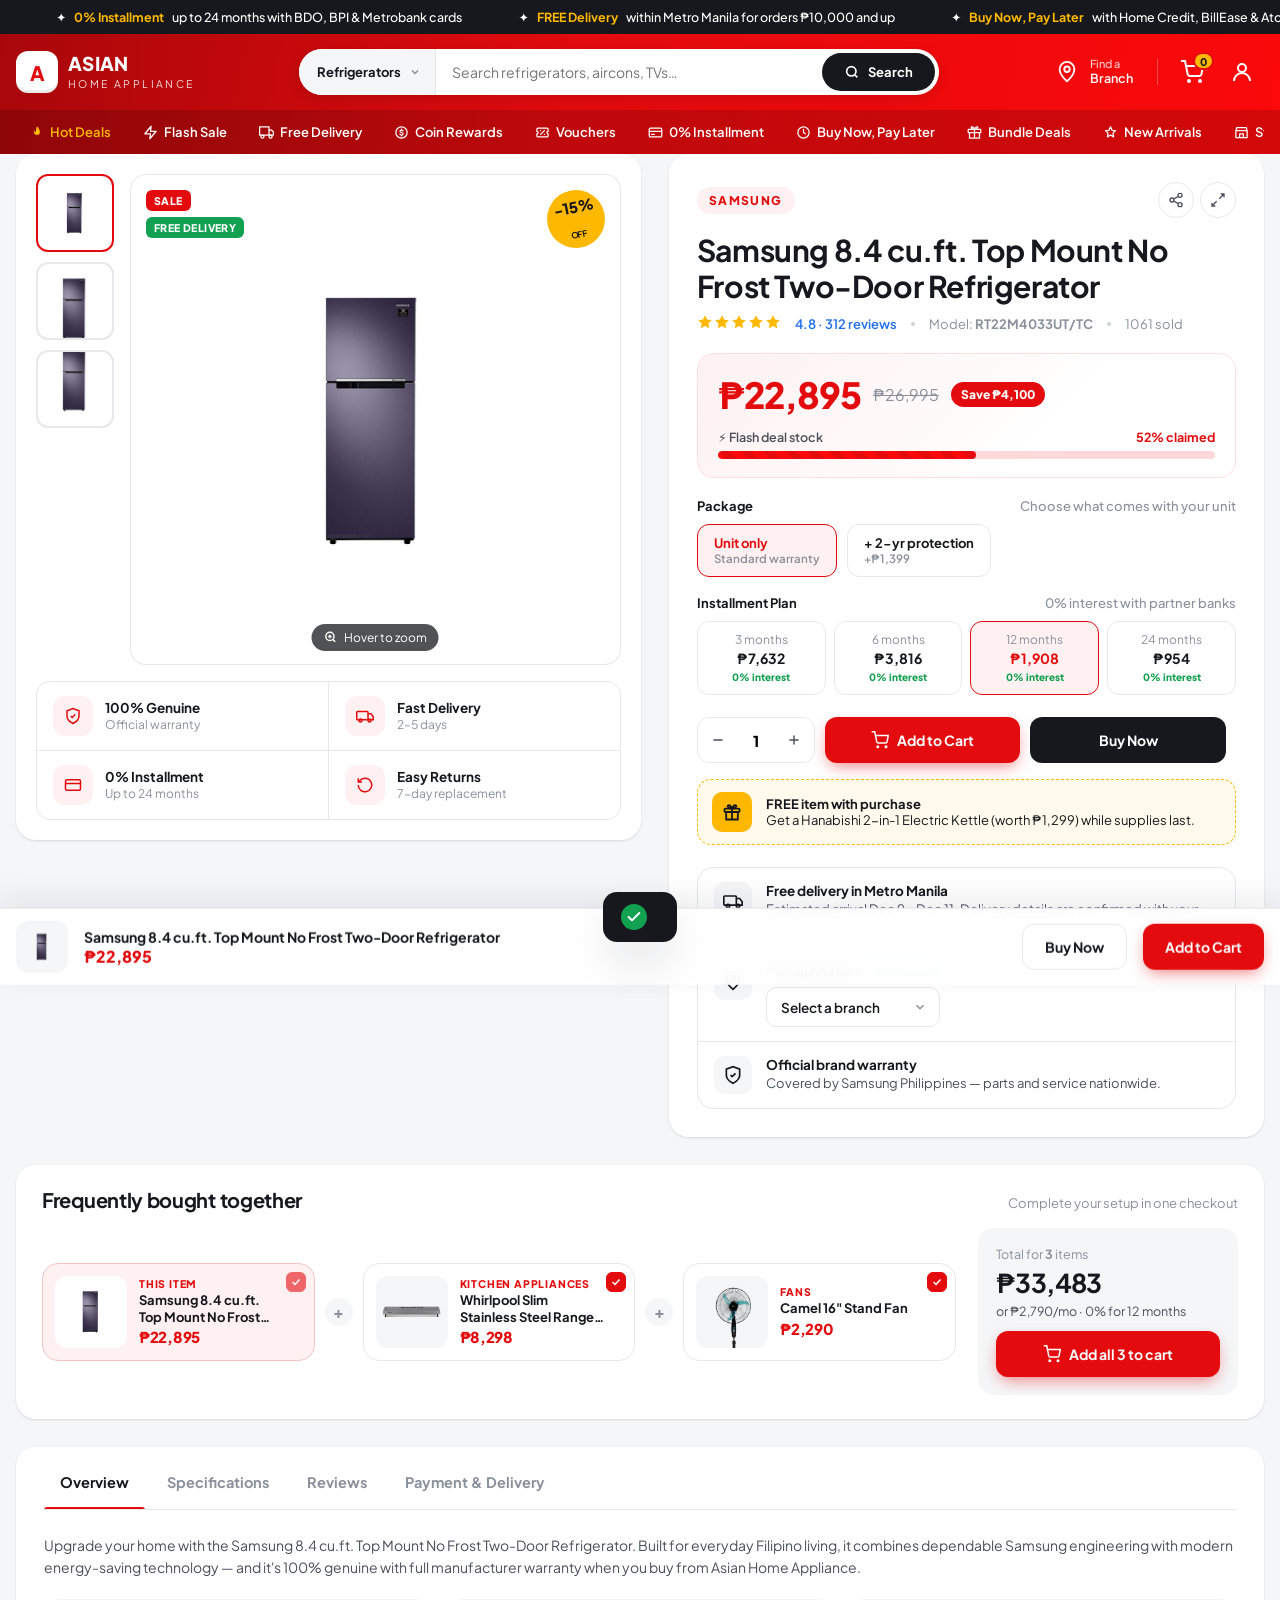
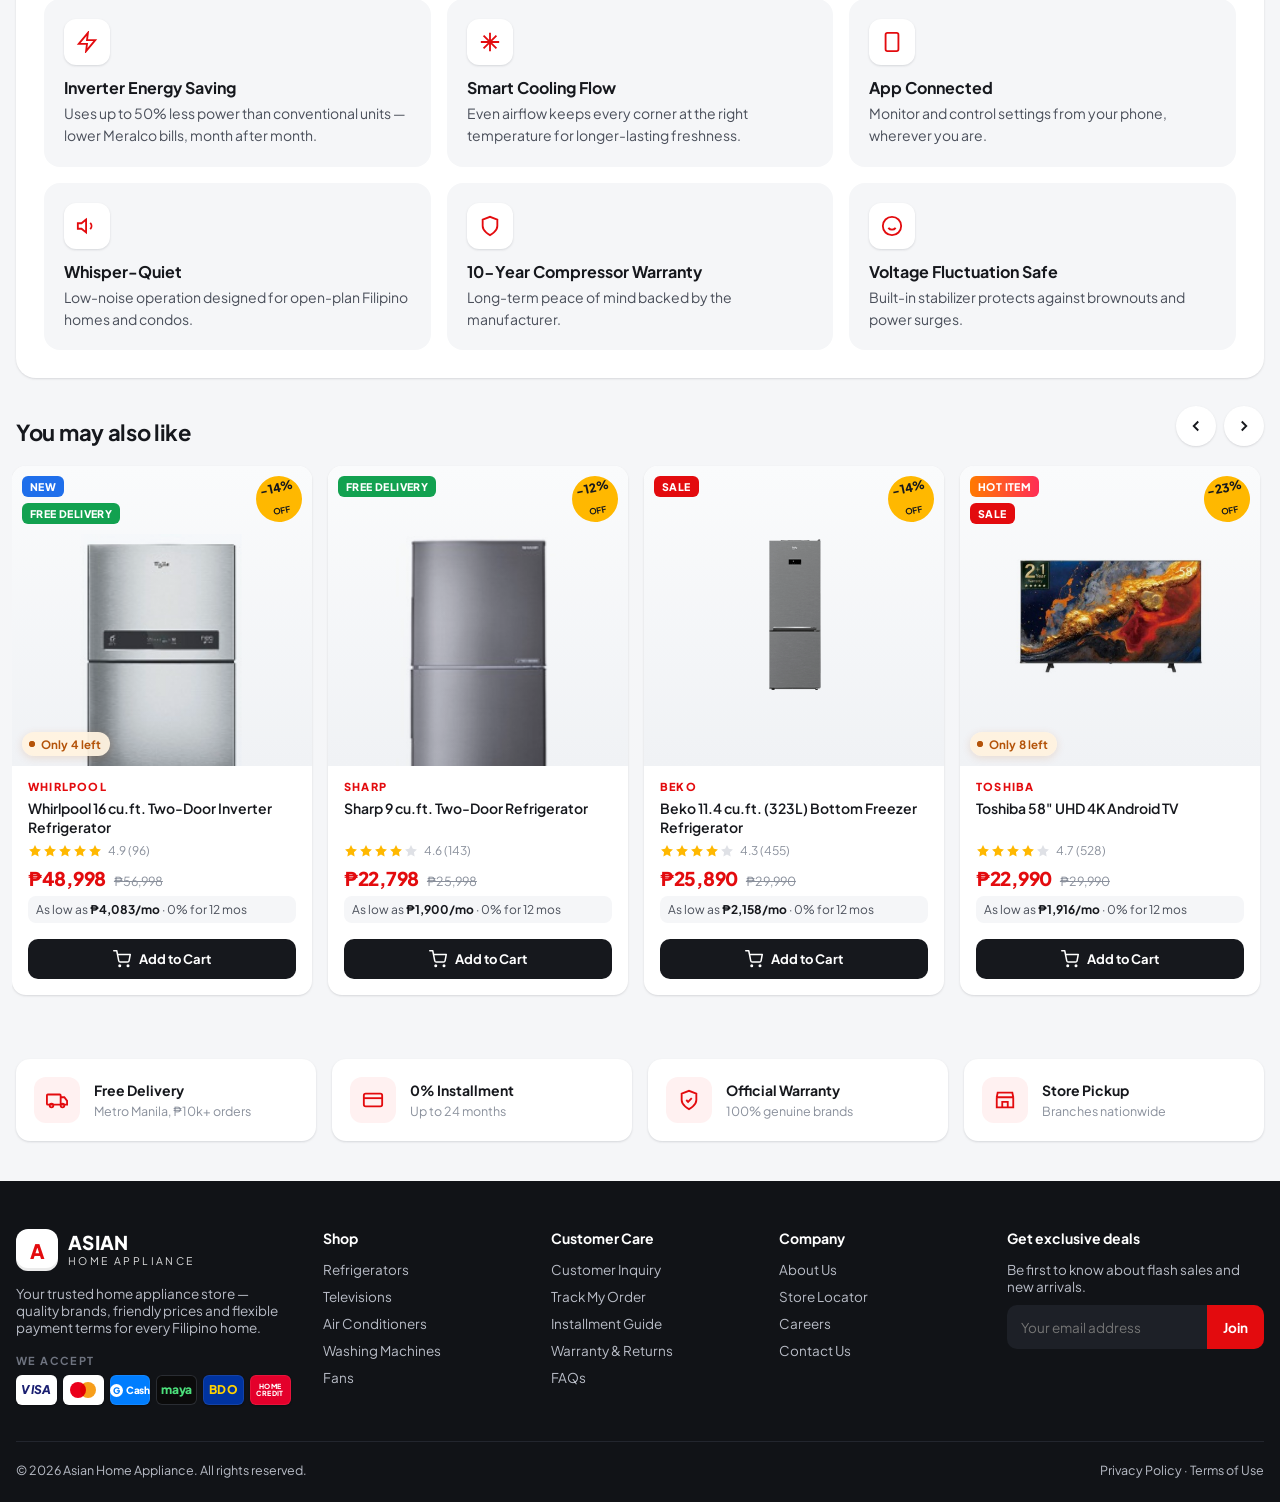
==== commit dc98eb28: "feat(asian-home-appliance): rework header, promo bar and home layout" ====
--- a/asian-home-appliance/product.html
+++ b/asian-home-appliance/product.html
@@ -12,12 +12,6 @@
   <div id="chrome-top"></div>
 
   <main class="container page-enter">
-    <nav class="crumbs" aria-label="Breadcrumb">
-      <a href="index.html">Home</a><span>›</span>
-      <a href="index.html" id="crumbCat">Products</a><span>›</span>
-      <span id="crumbName"></span>
-    </nav>
-
     <section class="pdp">
       <!-- Gallery -->
       <div class="panel gallery">
@@ -81,7 +75,6 @@
           </div>
           <button class="btn btn-primary" id="addCart"><svg width="18" height="18" viewBox="0 0 24 24" fill="none" stroke="currentColor" stroke-width="2"><circle cx="9" cy="21" r="1"/><circle cx="20" cy="21" r="1"/><path d="M1 1h4l2.7 13.4a2 2 0 0 0 2 1.6h9.7a2 2 0 0 0 2-1.6L23 6H6"/></svg>Add to Cart</button>
           <button class="btn btn-dark" id="buyNow">Buy Now</button>
-          <button class="wish-btn" id="wishBtn" aria-label="Add to wishlist"><svg width="20" height="20" viewBox="0 0 24 24" fill="none" stroke="currentColor" stroke-width="2"><path d="M19 14c1.49-1.46 3-3.21 3-5.5A5.5 5.5 0 0 0 16.5 3c-1.76 0-3 .5-4.5 2-1.5-1.5-2.74-2-4.5-2A5.5 5.5 0 0 0 2 8.5c0 2.3 1.5 4.05 3 5.5l7 7Z"/></svg></button>
         </div>
 
         <div class="freebie">
@@ -226,10 +219,7 @@
     const d = discountOf(p);
     let price = p.price, was = p.was;
 
-    /* Breadcrumb + header info */
-    $("crumbCat").textContent = p.cat;
-    $("crumbCat").href = `index.html?cat=${encodeURIComponent(p.cat)}`;
-    $("crumbName").textContent = p.name.split(" ").slice(0, 5).join(" ") + "…";
+    /* Header info */
     $("brand").textContent = p.brand;
     $("warrantyBrand").textContent = p.brand;
     $("name").textContent = p.name;
@@ -318,13 +308,10 @@
     $("plus").onclick = () => qty.value = clamp(+qty.value + 1);
     qty.onchange = () => qty.value = clamp(+qty.value);
 
-    /* Cart / buy / wishlist */
+    /* Cart / buy */
     $("addCart").onclick = e => addToCart(p, e.currentTarget, +qty.value);
     $("stickyAdd").onclick = e => addToCart(p, e.currentTarget, +qty.value);
     $("buyNow").onclick = () => toast("Proceeding to secure checkout…");
-    const wishBtn = $("wishBtn");
-    wishBtn.classList.toggle("on", wishlist().includes(p.id));
-    wishBtn.onclick = () => toggleWish(p.id, wishBtn);
 
     /* Delivery ETA + branch stock */
     const eta = new Date(); eta.setDate(eta.getDate() + 3);
--- a/asian-home-appliance/styles.css
+++ b/asian-home-appliance/styles.css
@@ -139,6 +139,34 @@
 .icon-btn .lbl { line-height: 1.15; }
 .icon-btn .lbl small { display: block; font-weight: 500; opacity: .8; font-size: 11px; }
 .icon-btn .ib { position: relative; display: block; margin-right: 6px; }
+.icon-btn.icon-only { padding: 10px; }
+.icon-btn.icon-only .ib { margin-right: 0; }
+.icon-btn.icon-only svg { width: 24px; height: 24px; }
+.ha-sep { width: 1px; height: 26px; background: rgba(255,255,255,.28); margin: 0 6px; }
+
+/* Account (Shopee-style: icon at the far right, sign-in options on hover) */
+.acct { position: relative; }
+.acct-menu {
+  position: absolute; top: calc(100% + 10px); right: 0; width: 248px;
+  background: var(--card); color: var(--ink); border-radius: var(--radius);
+  box-shadow: var(--shadow-lg); padding: 16px;
+  opacity: 0; visibility: hidden; transform: translateY(-6px);
+  transition: opacity .2s, transform .25s var(--ease), visibility .2s;
+}
+.acct-menu::before { content: ""; position: absolute; top: -12px; left: 0; right: 0; height: 12px; } /* hover bridge */
+.acct:hover .acct-menu, .acct:focus-within .acct-menu { opacity: 1; visibility: visible; transform: none; }
+.acct-hello { font-size: 13px; font-weight: 600; color: var(--ink-2); margin: 0 0 12px; }
+.acct-cta { display: grid; grid-template-columns: 1fr 1fr; gap: 8px; margin-bottom: 12px; }
+.acct-cta a { height: 38px; border-radius: 10px; display: grid; place-items: center; font-size: 13px; font-weight: 700; }
+.acct-login { background: var(--red); color: #fff; }
+.acct-login:hover { background: var(--red-dark); }
+.acct-signup { border: 1.5px solid var(--line); color: var(--ink); }
+.acct-signup:hover { border-color: var(--red); color: var(--red); }
+.acct-menu ul { list-style: none; margin: 0; padding: 10px 0 0; border-top: 1px solid var(--line); }
+.acct-menu li a { display: flex; align-items: center; justify-content: space-between; padding: 8px 6px; border-radius: 8px; font-size: 13px; font-weight: 500; }
+.acct-menu li a:hover { background: var(--red-tint); color: var(--red); }
+.acct-count { min-width: 20px; height: 20px; padding: 0 6px; border-radius: 99px; background: var(--red-tint); color: var(--red); font-size: 11px; font-weight: 800; display: grid; place-items: center; }
+.acct-count.bump { animation: bump .5s var(--ease); }
 .badge-count {
   position: absolute; top: -8px; right: -10px;
   min-width: 18px; height: 18px; padding: 0 5px;
@@ -329,8 +357,17 @@
 @keyframes twinkle { 0%,100% { transform: scale(.4) rotate(0); opacity: .3; } 50% { transform: scale(1) rotate(45deg); opacity: 1; } }
 
 /* Category quick tiles */
-.cat-tiles { display: grid; grid-template-columns: repeat(9, 1fr); gap: 12px; margin: 22px 0 8px; }
+.cat-tiles {
+  display: flex; gap: 12px; margin: 22px 0 8px;
+  overflow-x: auto; scroll-snap-type: x proximity; scrollbar-width: none;
+  padding: 6px 2px; margin-inline: -2px; /* room for the hover lift + border */
+}
+.cat-tiles::-webkit-scrollbar { display: none; }
+.tiles-scroll { width: 64px; height: 4px; margin: 4px auto 8px; border-radius: 99px; background: var(--line); overflow: hidden; }
+.tiles-scroll[hidden] { display: none; }
+.tiles-scroll span { display: block; height: 100%; border-radius: inherit; background: var(--red); transition: transform .08s linear; }
 .cat-tile {
+  flex: 1 0 96px; scroll-snap-align: start; white-space: nowrap;
   background: #fff; border-radius: var(--radius); padding: 14px 8px 12px;
   text-align: center; font-size: 12.5px; font-weight: 700; color: var(--ink-2);
   border: 1.5px solid transparent;
@@ -723,14 +760,6 @@
   color: var(--ink-2);
 }
 .empty b { display: block; font-size: 18px; color: var(--ink); margin-bottom: 6px; }
-
-.pagination { display: flex; justify-content: center; gap: 6px; margin-top: 28px; }
-.pagination button {
-  width: 40px; height: 40px; border-radius: 10px; background: #fff; font-weight: 700; font-size: 14px;
-  box-shadow: var(--shadow-sm); transition: all .2s;
-}
-.pagination button:hover { color: var(--red); transform: translateY(-2px); }
-.pagination button.on { background: var(--red); color: #fff; }
 
 /* ---------- Search suggestions ---------- */
 .suggest {
@@ -1380,7 +1409,6 @@
   .icon-btn .lbl { display: none; }
   .header-main { gap: 20px; }
   .grid { grid-template-columns: repeat(3, 1fr); }
-  .cat-tiles { grid-template-columns: repeat(5, 1fr); }
   .footer-grid { grid-template-columns: 1fr 1fr 1fr; }
   .rail { grid-auto-columns: calc((100% - 32px) / 3); }
 }
@@ -1429,12 +1457,18 @@
   .add-btn { height: 38px; font-size: 12.5px; }
   .card-actions .act { opacity: 1; transform: none; width: 32px; height: 32px; }
   .discount-burst { width: 40px; height: 40px; font-size: 11px; }
-  .cat-tiles { grid-template-columns: repeat(3, 1fr); gap: 8px; }
-  .cat-tile { font-size: 11px; padding: 10px 4px; }
+  .cat-tiles { gap: 8px; }
+  .cat-tile { flex: 0 0 88px; font-size: 11px; padding: 10px 4px; }
   .cat-tile .ico { width: 42px; height: 42px; }
-  .toolbar .count { width: 100%; }
-  .toolbar-right, .sort, .sort-btn { flex: 1; width: 100%; min-width: 0; }
-  .sort .dd-menu { left: 0; width: auto; }
+  /* Filters · count · sort stay on one row */
+  .toolbar { flex-wrap: nowrap; gap: 8px; padding: 10px; }
+  .toolbar .mobile-filter-btn { flex: none; padding: 0 12px; }
+  .toolbar .count { flex: 1; min-width: 0; font-size: 12.5px; white-space: nowrap; overflow: hidden; text-overflow: ellipsis; }
+  .toolbar-right { flex: none; }
+  .sort-btn { height: 38px; padding: 0 10px; gap: 6px; min-width: 0; }
+  .sort-btn > svg:first-child, .sort-text small { display: none; }
+  .sort-text b { font-size: 12.5px; white-space: nowrap; }
+  .sort .dd-menu { left: auto; right: 0; width: 220px; }
   .view-toggle { display: none; }
   .gallery { grid-template-columns: 1fr; padding: 12px; }
   .thumbs { flex-direction: row; order: 2; overflow-x: auto; }
